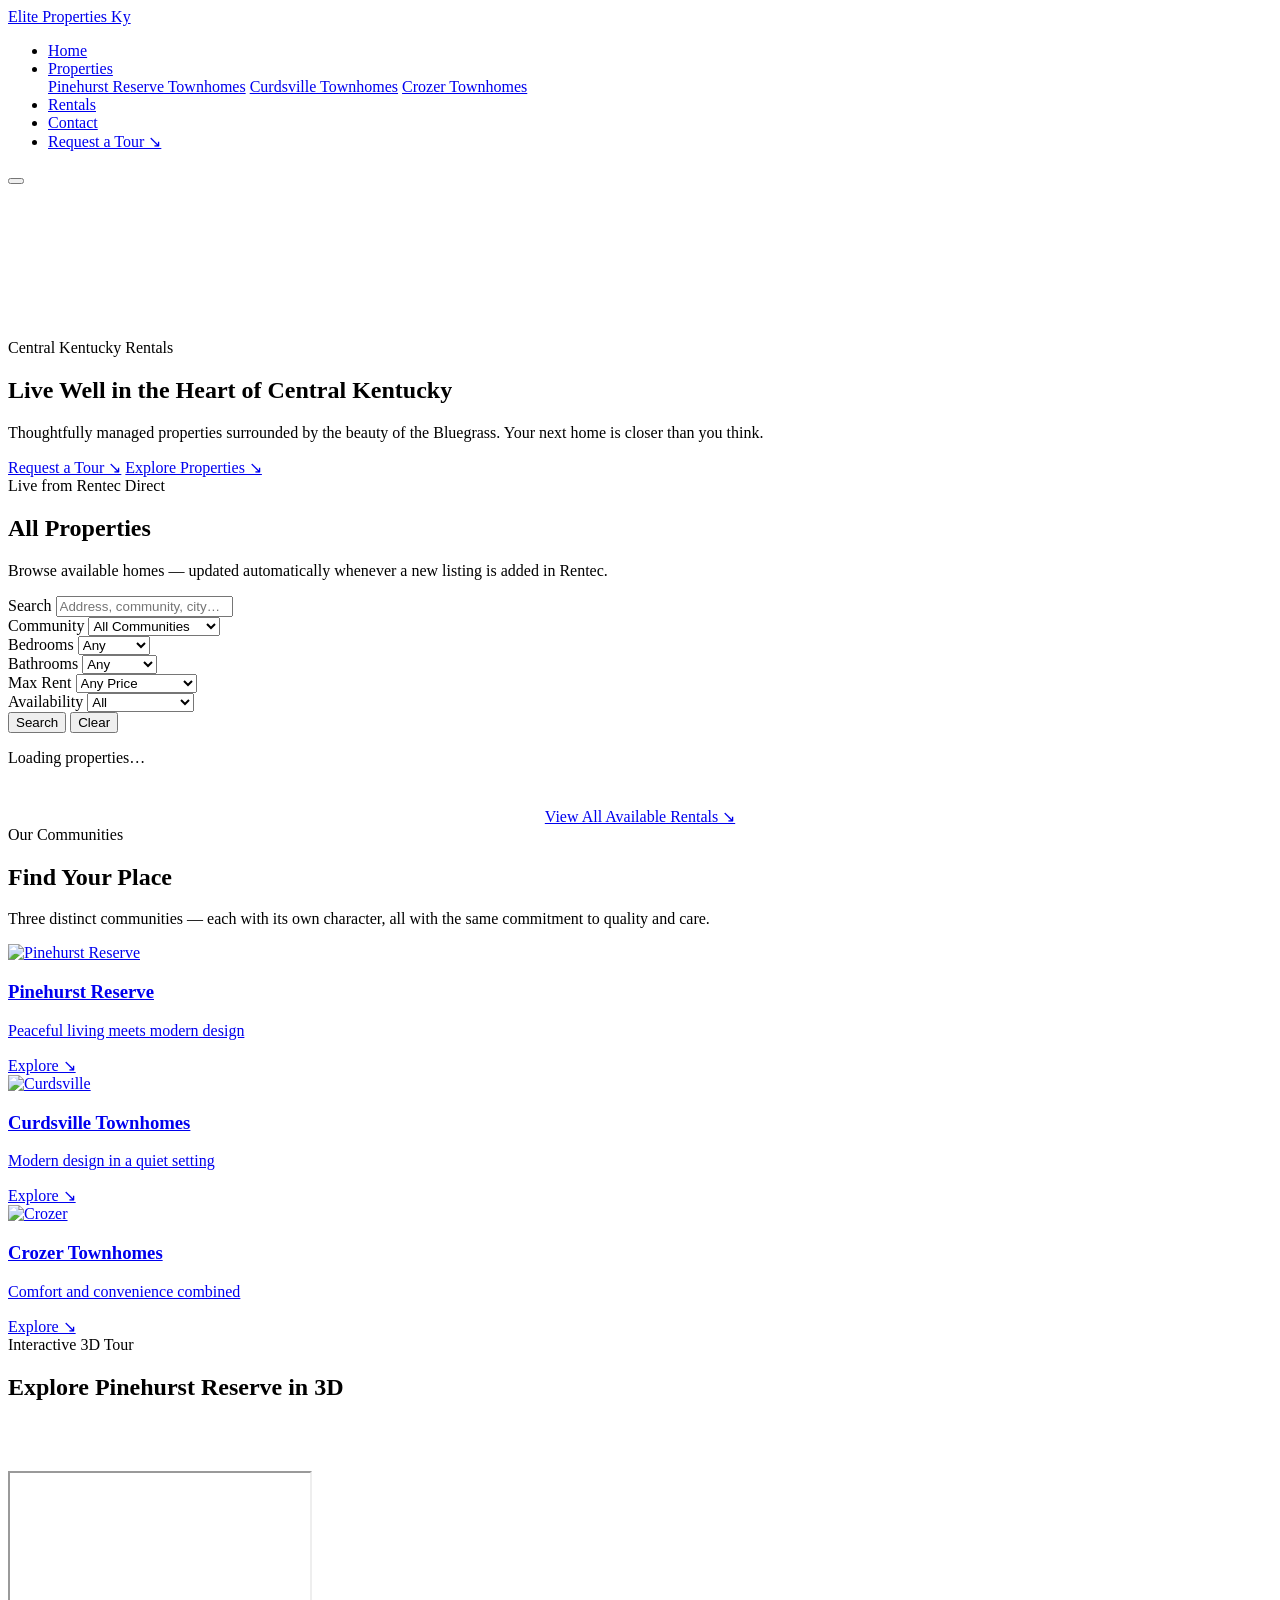
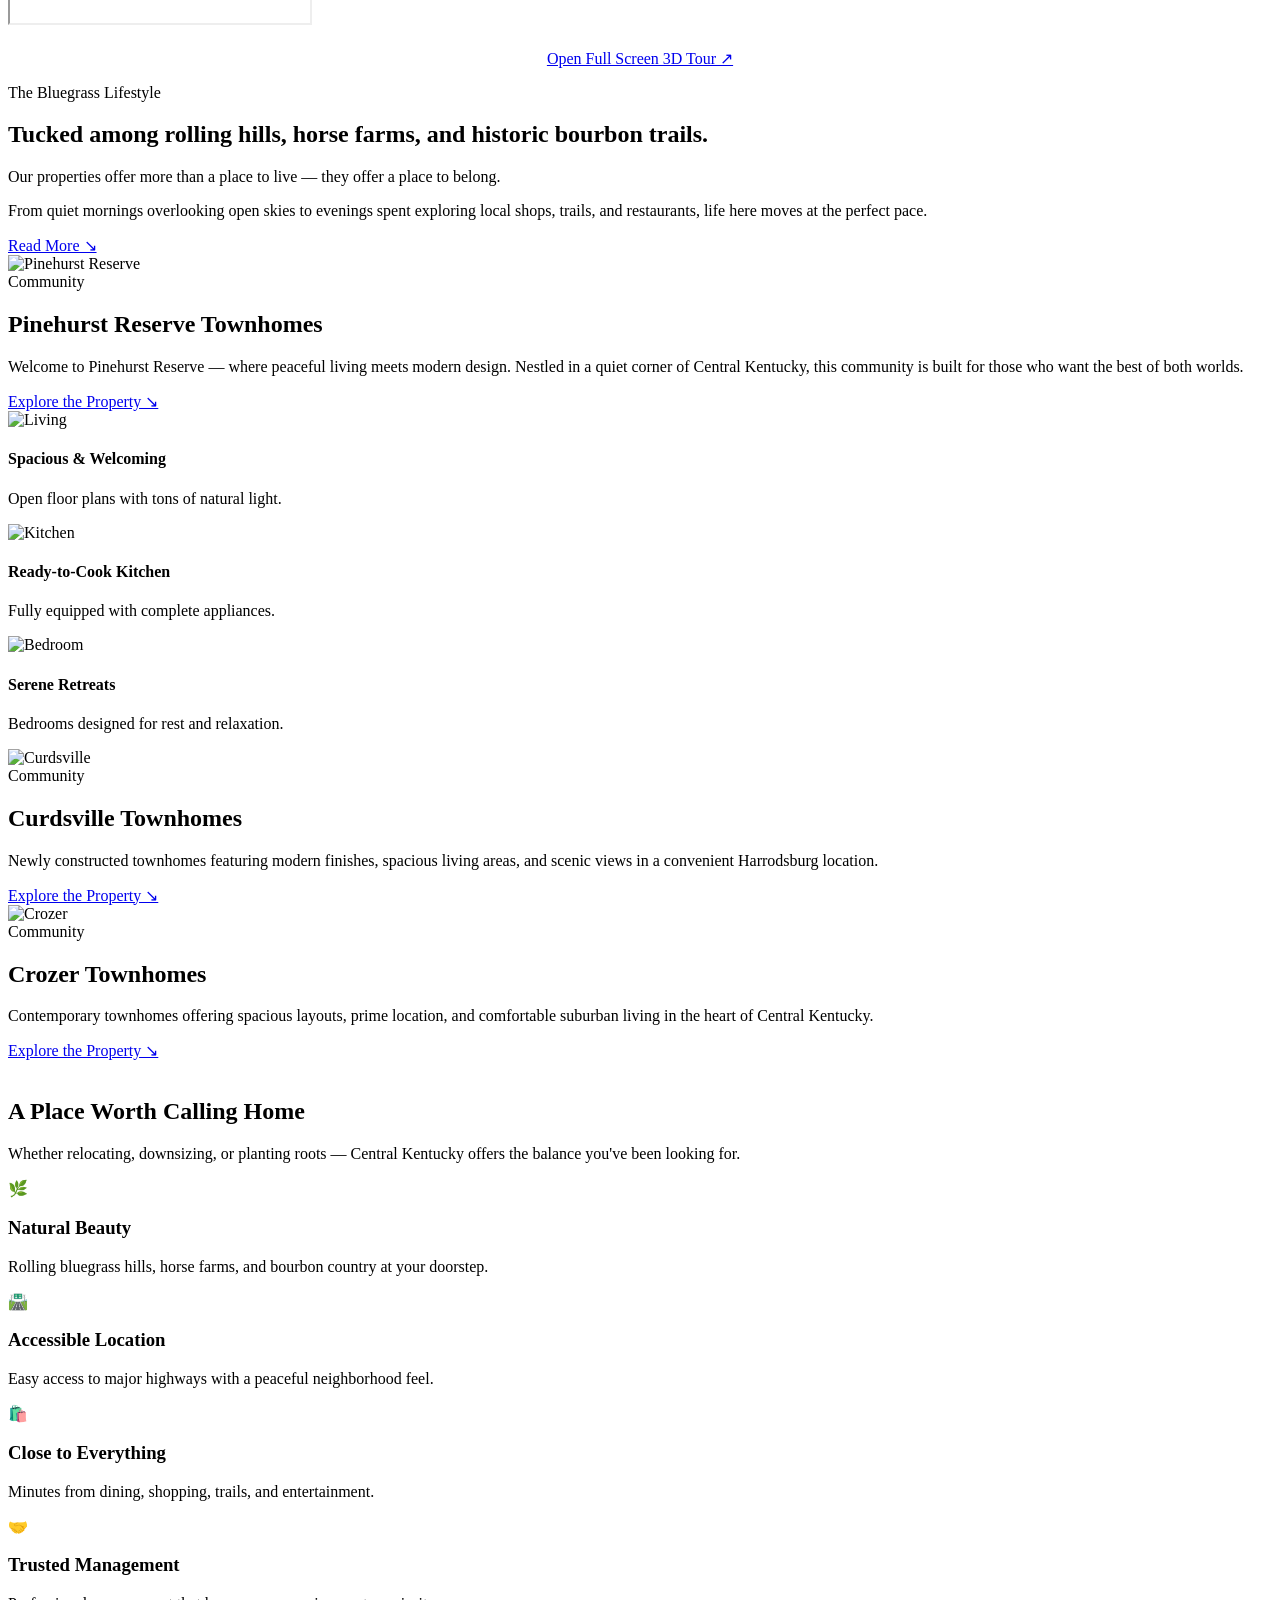
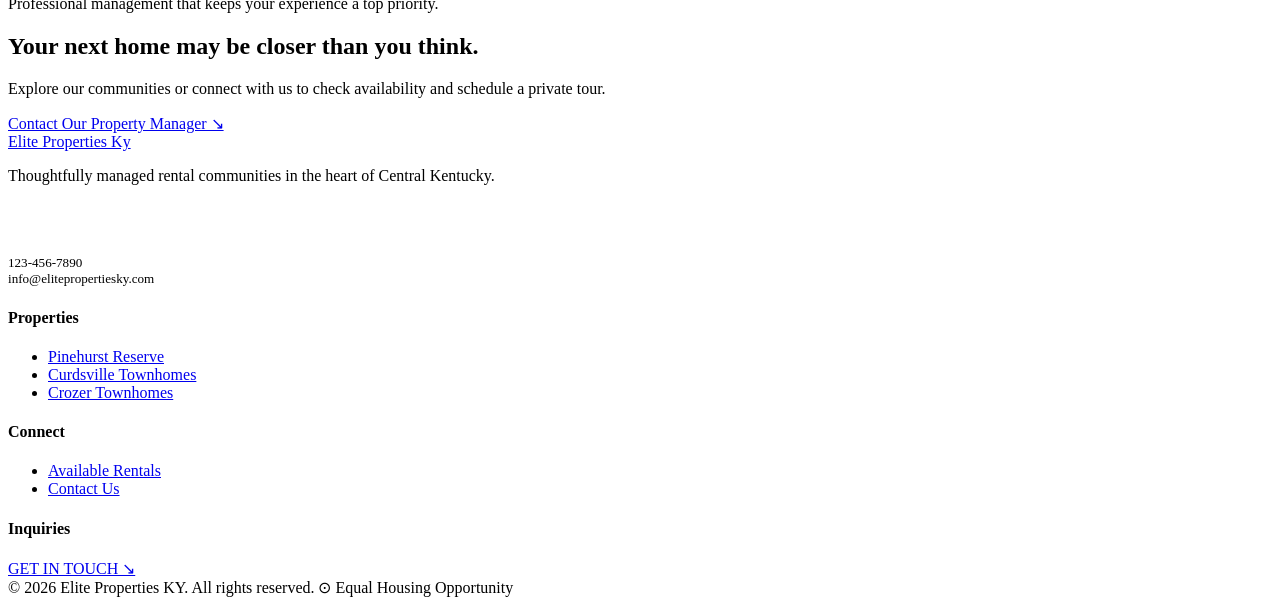
==== index.html @ c48102cf "Add files via upload" ====
<!DOCTYPE html>
<html lang="en">
<head>
<meta charset="UTF-8">
<meta name="viewport" content="width=device-width, initial-scale=1.0">
<title>Home | Elite Properties Ky</title>
<meta name="description" content="Find your next home in Central Kentucky. Professionally managed rental communities in Harrodsburg, KY.">
<link rel="preconnect" href="https://fonts.googleapis.com">
<link href="https://fonts.googleapis.com/css2?family=Playfair+Display:wght@700&family=Inter:wght@400;500;600;700&display=swap" rel="stylesheet">
<link rel="stylesheet" href="css/style.css">
</head>
<body>

<!-- NAV -->
<nav>
  <a href="index.html" class="nav-logo">Elite Properties Ky</a>
  <ul class="nav-links">
    <li><a href="index.html" class="active">Home</a></li>
    <li class="nav-dropdown">
      <a href="#">Properties</a>
      <div class="dropdown-menu">
        <a href="pinehurst.html">Pinehurst Reserve Townhomes</a>
        <a href="curdsville.html">Curdsville Townhomes</a>
        <a href="crozer.html">Crozer Townhomes</a>
      </div>
    </li>
    <li><a href="rentals.html">Rentals</a></li>
    <li><a href="contact.html">Contact</a></li>
    <li><a href="contact.html" class="nav-cta">Request a Tour ↘</a></li>
  </ul>
  <button class="nav-toggle" aria-label="Menu"><span></span><span></span><span></span></button>
</nav>

<!-- HERO WITH FREE STOCK VIDEO -->
<!-- Using Pexels free stock video of luxury home interior -->
<!-- Replace the video src with your own video later -->
<section class="hero" id="home">
  <video class="hero-video" autoplay muted loop playsinline
    poster="https://images.pexels.com/photos/1396122/pexels-photo-1396122.jpeg?auto=compress&cs=tinysrgb&w=1920">
    <source src="https://videos.pexels.com/video-files/3773486/3773486-uhd_2560_1440_25fps.mp4" type="video/mp4">
    <!-- Fallback static image if video fails -->
  </video>
  <div class="hero-overlay"></div>
  <div class="hero-content">
    <span class="hero-eyebrow">Central Kentucky Rentals</span>
    <h1>Live Well in the Heart of Central Kentucky</h1>
    <p class="hero-sub">Thoughtfully managed properties surrounded by the beauty of the Bluegrass. Your next home is closer than you think.</p>
    <div class="hero-actions">
      <a href="contact.html" class="btn btn-white">Request a Tour ↘</a>
      <a href="#properties-section" class="btn btn-outline-white">Explore Properties ↘</a>
    </div>
  </div>
</section>

<!-- LIVE PROPERTIES FROM RENTEC -->
<section class="section" id="properties-section" style="background:var(--cream);">
  <div class="wrap">
    <span class="section-label">Live from Rentec Direct</span>
    <h2 class="section-title">All Properties</h2>
    <p class="section-sub">Browse available homes — updated automatically whenever a new listing is added in Rentec.</p>

    <!-- FILTER BAR -->
    <div class="filter-bar">
      <div class="fg" style="flex:2;min-width:170px;">
        <label>Search</label>
        <input type="text" id="fSearch" placeholder="Address, community, city…">
      </div>
      <div class="fg">
        <label>Community</label>
        <select id="fCommunity">
          <option value="">All Communities</option>
          <option value="curdsville">Curdsville</option>
          <option value="pinehurst">Pinehurst Reserve</option>
          <option value="crozer">Crozer</option>
          <option value="lyons">Lyons Ave</option>
          <option value="proctor">Proctor St</option>
          <option value="cecil">Cecil Street</option>
        </select>
      </div>
      <div class="fg">
        <label>Bedrooms</label>
        <select id="fBeds">
          <option value="">Any</option>
          <option value="1">1 Bed</option>
          <option value="2">2 Beds</option>
          <option value="3">3 Beds</option>
          <option value="4">4+ Beds</option>
        </select>
      </div>
      <div class="fg">
        <label>Bathrooms</label>
        <select id="fBaths">
          <option value="">Any</option>
          <option value="1">1 Bath</option>
          <option value="2">2 Baths</option>
          <option value="3">3+ Baths</option>
        </select>
      </div>
      <div class="fg">
        <label>Max Rent</label>
        <select id="fPrice">
          <option value="">Any Price</option>
          <option value="800">Up to $800/mo</option>
          <option value="1000">Up to $1,000/mo</option>
          <option value="1200">Up to $1,200/mo</option>
          <option value="1500">Up to $1,500/mo</option>
          <option value="2000">Up to $2,000/mo</option>
        </select>
      </div>
      <div class="fg">
        <label>Availability</label>
        <select id="fAvail">
          <option value="">All</option>
          <option value="available">Available Now</option>
          <option value="unavailable">Coming Soon</option>
        </select>
      </div>
      <div class="filter-actions">
        <button class="btn-search" onclick="applyFilters()">Search</button>
        <button class="btn-clear" onclick="resetFilters()">Clear</button>
      </div>
    </div>
    <p id="propsCount" style="display:none;font-size:.83rem;color:var(--muted);margin-bottom:1rem;"></p>
    <div class="prop-grid" id="propsGrid">
      <div class="state-center"><div class="spinner"></div><p>Loading properties…</p></div>
    </div>
    <div style="text-align:center;margin-top:2.5rem;">
      <a href="rentals.html" class="btn btn-outline-forest">View All Available Rentals ↘</a>
    </div>
  </div>
</section>

<!-- COMMUNITY SHOWCASE -->
<section class="section" id="communities">
  <div class="wrap">
    <span class="section-label">Our Communities</span>
    <h2 class="section-title">Find Your Place</h2>
    <p class="section-sub">Three distinct communities — each with its own character, all with the same commitment to quality and care.</p>
    <div class="community-grid">
      <a href="pinehurst.html" class="comm-card">
        <img src="https://static.wixstatic.com/media/8e1c5f_88a6acd375b24e2f8220c3abd1e22dcf~mv2.jpg/v1/fill/w_800,h_600,al_c,q_80,enc_avif,quality_auto/pinehurst%20reserve%20front.jpg" alt="Pinehurst Reserve">
        <div class="comm-card-overlay"></div>
        <div class="comm-card-info"><h3>Pinehurst Reserve</h3><p>Peaceful living meets modern design</p><span>Explore ↘</span></div>
      </a>
      <a href="curdsville.html" class="comm-card">
        <img src="https://static.wixstatic.com/media/23b958_ae3217a0ced340349d65001fec90b6ee~mv2.jpg/v1/fit/w_800,h_600,q_90,enc_avif,quality_auto/23b958_ae3217a0ced340349d65001fec90b6ee~mv2.jpg" alt="Curdsville">
        <div class="comm-card-overlay"></div>
        <div class="comm-card-info"><h3>Curdsville Townhomes</h3><p>Modern design in a quiet setting</p><span>Explore ↘</span></div>
      </a>
      <a href="crozer.html" class="comm-card">
        <img src="https://static.wixstatic.com/media/23b958_34b740e070714d919759ac3b581544b1~mv2.jpg/v1/fit/w_800,h_600,q_90,enc_avif,quality_auto/23b958_34b740e070714d919759ac3b581544b1~mv2.jpg" alt="Crozer">
        <div class="comm-card-overlay"></div>
        <div class="comm-card-info"><h3>Crozer Townhomes</h3><p>Comfort and convenience combined</p><span>Explore ↘</span></div>
      </a>
    </div>
  </div>
</section>

<!-- 3D VIRTUAL TOUR — MATTERPORT -->
<div class="tour-section section">
  <div class="wrap">
    <span class="section-label">Interactive 3D Tour</span>
    <h2 class="section-title" style="color:var(--white)">Explore Pinehurst Reserve in 3D</h2>
    <p class="section-sub" style="color:rgba(255,255,255,0.6);margin-bottom:2rem;">Walk through the property from anywhere. Zoom in, look around, and get a real feel for the space before you visit in person.</p>
    <div class="tour-frame">
      <iframe
        src="https://my.matterport.com/show/?m=jr7xb9xrBE8&brand=0&mls=1&help=0"
        allowfullscreen
        allow="xr-spatial-tracking"
        title="Pinehurst Reserve 3D Virtual Tour">
      </iframe>
    </div>
    <p style="text-align:center;margin-top:1.25rem;">
      <a href="https://my.matterport.com/show/?m=jr7xb9xrBE8" target="_blank" class="btn btn-outline-white" style="display:inline-flex">
        Open Full Screen 3D Tour ↗
      </a>
    </p>
  </div>
</div>

<!-- LIFESTYLE SPLIT -->
<div class="lifestyle">
  <div class="lifestyle-inner">
    <div class="lifestyle-img"></div>
    <div class="lifestyle-text">
      <span class="section-label">The Bluegrass Lifestyle</span>
      <h2>Tucked among rolling hills, horse farms, and historic bourbon trails.</h2>
      <p>Our properties offer more than a place to live — they offer a place to belong.</p>
      <p>From quiet mornings overlooking open skies to evenings spent exploring local shops, trails, and restaurants, life here moves at the perfect pace.</p>
      <a href="contact.html" class="btn btn-outline-white" style="margin-top:.75rem;align-self:flex-start;">Read More ↘</a>
    </div>
  </div>
</div>

<!-- COMMUNITY FEATURE ROWS -->
<div class="comm-rows">
  <div class="comm-row">
    <img class="comm-row-img" src="https://static.wixstatic.com/media/23b958_c63b4e289097448fad026cc8f93c95b8~mv2.jpg/v1/fit/w_960,h_640,q_90,enc_avif,quality_auto/23b958_c63b4e289097448fad026cc8f93c95b8~mv2.jpg" alt="Pinehurst Reserve">
    <div class="comm-row-text">
      <span class="section-label">Community</span>
      <h2>Pinehurst Reserve Townhomes</h2>
      <p>Welcome to Pinehurst Reserve — where peaceful living meets modern design. Nestled in a quiet corner of Central Kentucky, this community is built for those who want the best of both worlds.</p>
      <a href="pinehurst.html" class="btn btn-outline-forest">Explore the Property ↘</a>
      <div class="feature-grid">
        <div class="feature-item"><img src="https://static.wixstatic.com/media/8e1c5f_5edec4df8f8345e18412c4f353db36b3~mv2.jpg/v1/fill/w_400,h_280,al_c,q_80,enc_avif,quality_auto/Pinehurst%20Reserve%20Retouched%20Optimized%20for%20Web_20.jpg" alt="Living"><h4>Spacious & Welcoming</h4><p>Open floor plans with tons of natural light.</p></div>
        <div class="feature-item"><img src="https://static.wixstatic.com/media/8e1c5f_df1fcca7f3a74d31aa9508a52b5c37d3~mv2.jpg/v1/fill/w_400,h_280,al_c,q_80,enc_avif,quality_auto/Pinehurst%20Reserve%20Retouched%20Optimized%20for%20Web_16.jpg" alt="Kitchen"><h4>Ready-to-Cook Kitchen</h4><p>Fully equipped with complete appliances.</p></div>
        <div class="feature-item"><img src="https://static.wixstatic.com/media/8e1c5f_2f93f8d37f744509aaecc9bdccc4d61d~mv2.jpg/v1/fill/w_400,h_280,al_c,q_80,enc_avif,quality_auto/Pinehurst%20Reserve%20Retouched%20Optimized%20for%20Web_19.jpg" alt="Bedroom"><h4>Serene Retreats</h4><p>Bedrooms designed for rest and relaxation.</p></div>
      </div>
    </div>
  </div>
  <div class="comm-row flip">
    <img class="comm-row-img" src="https://static.wixstatic.com/media/23b958_6a4a3c3a8d1b416b8bd9cf13ebec25a1~mv2.jpg/v1/fill/w_960,h_640,q_90,enc_avif,quality_auto/23b958_6a4a3c3a8d1b416b8bd9cf13ebec25a1~mv2.jpg" alt="Curdsville">
    <div class="comm-row-text">
      <span class="section-label">Community</span>
      <h2>Curdsville Townhomes</h2>
      <p>Newly constructed townhomes featuring modern finishes, spacious living areas, and scenic views in a convenient Harrodsburg location.</p>
      <a href="curdsville.html" class="btn btn-outline-forest">Explore the Property ↘</a>
    </div>
  </div>
  <div class="comm-row">
    <img class="comm-row-img" src="https://static.wixstatic.com/media/23b958_57499c3244734cce8464cceef54cd14e~mv2.jpg/v1/fit/w_960,h_640,q_90,enc_avif,quality_auto/23b958_57499c3244734cce8464cceef54cd14e~mv2.jpg" alt="Crozer">
    <div class="comm-row-text">
      <span class="section-label">Community</span>
      <h2>Crozer Townhomes</h2>
      <p>Contemporary townhomes offering spacious layouts, prime location, and comfortable suburban living in the heart of Central Kentucky.</p>
      <a href="crozer.html" class="btn btn-outline-forest">Explore the Property ↘</a>
    </div>
  </div>
</div>

<!-- WHY CENTRAL KENTUCKY -->
<section class="section why-section">
  <div class="wrap">
    <span class="section-label" style="color:rgba(255,255,255,.38)">Why Central Kentucky?</span>
    <h2 class="section-title">A Place Worth Calling Home</h2>
    <p class="section-sub">Whether relocating, downsizing, or planting roots — Central Kentucky offers the balance you've been looking for.</p>
    <div class="why-grid">
      <div class="why-item"><div class="why-icon">🌿</div><h3>Natural Beauty</h3><p>Rolling bluegrass hills, horse farms, and bourbon country at your doorstep.</p></div>
      <div class="why-item"><div class="why-icon">🛣️</div><h3>Accessible Location</h3><p>Easy access to major highways with a peaceful neighborhood feel.</p></div>
      <div class="why-item"><div class="why-icon">🛍️</div><h3>Close to Everything</h3><p>Minutes from dining, shopping, trails, and entertainment.</p></div>
      <div class="why-item"><div class="why-icon">🤝</div><h3>Trusted Management</h3><p>Professional management that keeps your experience a top priority.</p></div>
    </div>
  </div>
</section>

<!-- CTA -->
<div class="cta-band">
  <h2>Your next home may be closer than you think.</h2>
  <p>Explore our communities or connect with us to check availability and schedule a private tour.</p>
  <a href="contact.html" class="btn btn-burgundy">Contact Our Property Manager ↘</a>
</div>

<!-- FOOTER -->
<footer>
  <div class="footer-grid">
    <div class="footer-brand">
      <a href="index.html" class="footer-logo">Elite Properties Ky</a>
      <p>Thoughtfully managed rental communities in the heart of Central Kentucky.</p>
      <br>
      <p style="font-size:.72rem;color:rgba(255,255,255,.32);font-weight:700;letter-spacing:.1em;text-transform:uppercase;margin-bottom:.4rem">HEAD OFFICE</p>
      <p style="font-size:.82rem">123-456-7890<br>info@elitepropertiesky.com</p>
    </div>
    <div class="footer-col"><h4>Properties</h4><ul><li><a href="pinehurst.html">Pinehurst Reserve</a></li><li><a href="curdsville.html">Curdsville Townhomes</a></li><li><a href="crozer.html">Crozer Townhomes</a></li></ul></div>
    <div class="footer-col"><h4>Connect</h4><ul><li><a href="rentals.html">Available Rentals</a></li><li><a href="contact.html">Contact Us</a></li></ul></div>
    <div class="footer-col"><h4>Inquiries</h4><a href="contact.html" class="footer-cta-btn">GET IN TOUCH ↘</a></div>
  </div>
  <div class="footer-bottom">
    <span>© 2026 Elite Properties KY. All rights reserved.</span>
    <span>⊙ Equal Housing Opportunity</span>
  </div>
</footer>

<script src="js/main.js"></script>
<script>
  document.addEventListener('DOMContentLoaded', () => {
    loadProperties({ gridId:'propsGrid', countId:'propsCount' });
  });
</script>
</body>
</html>
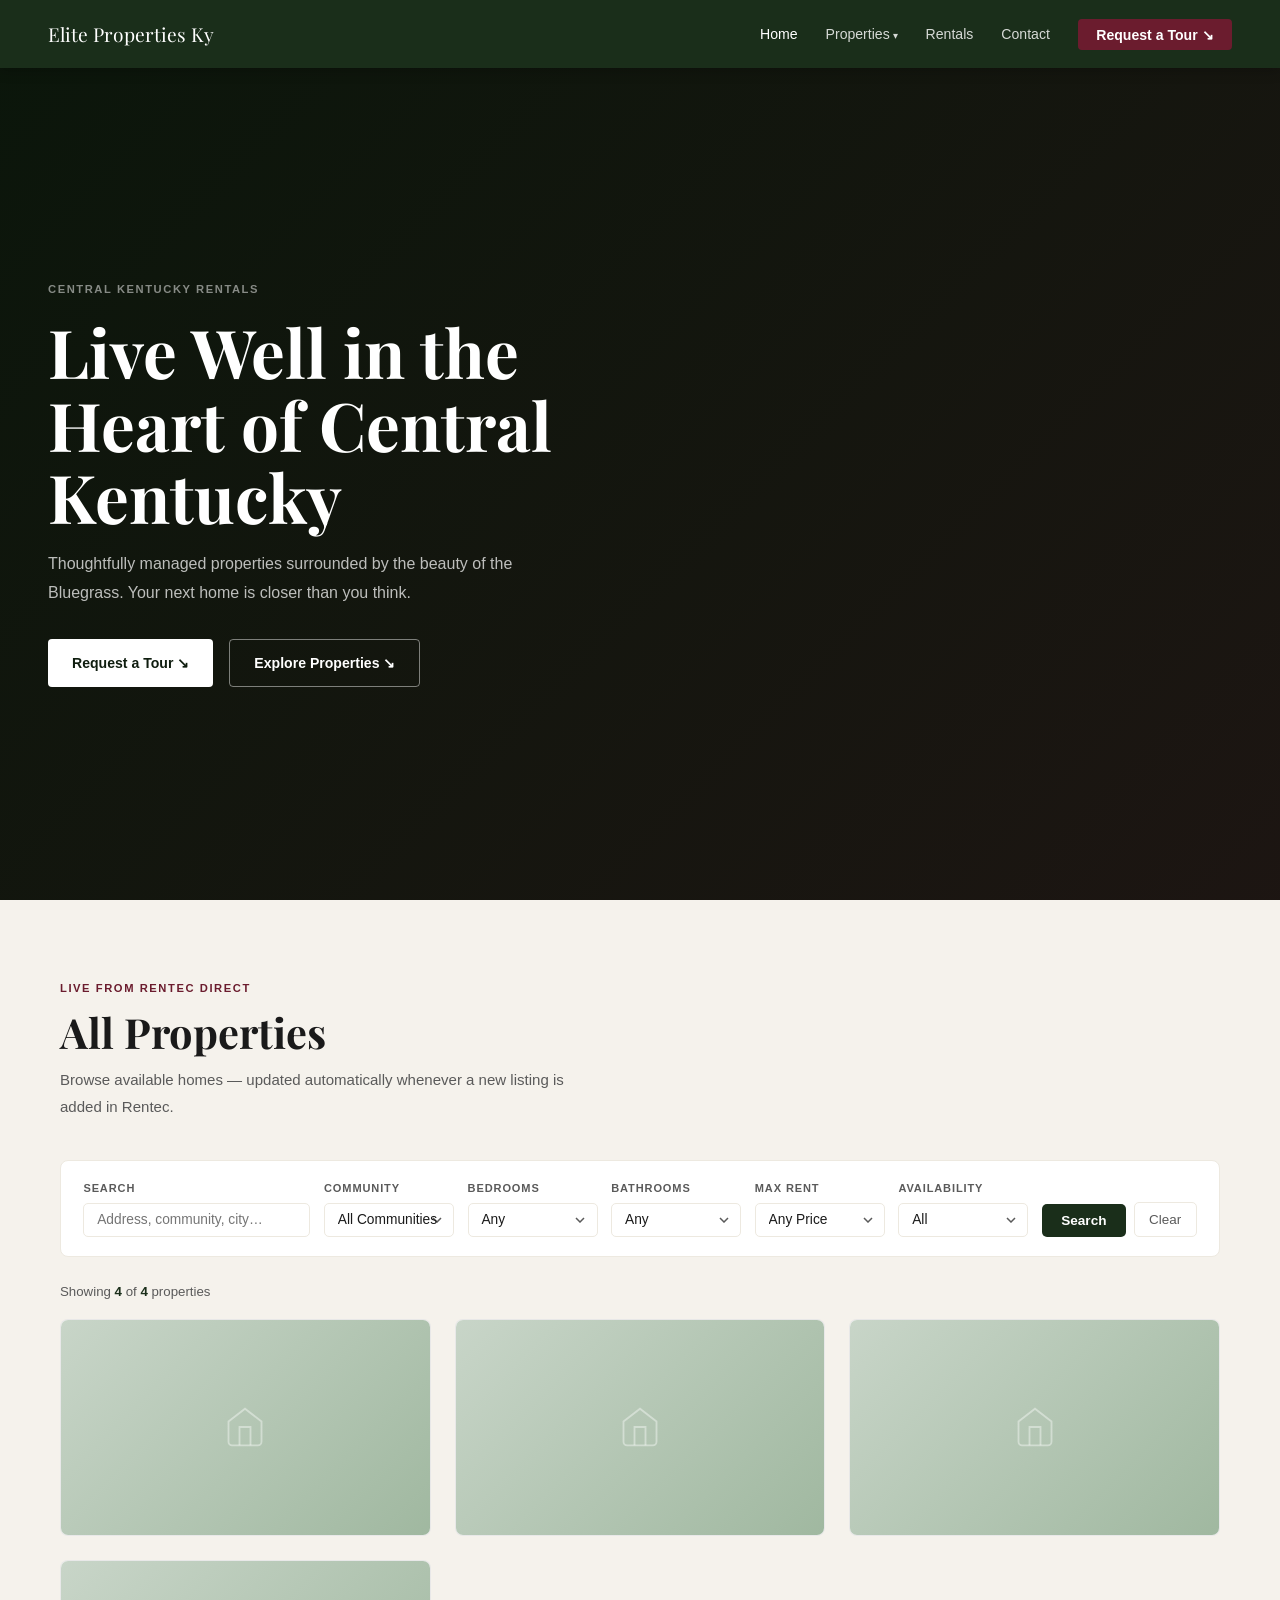
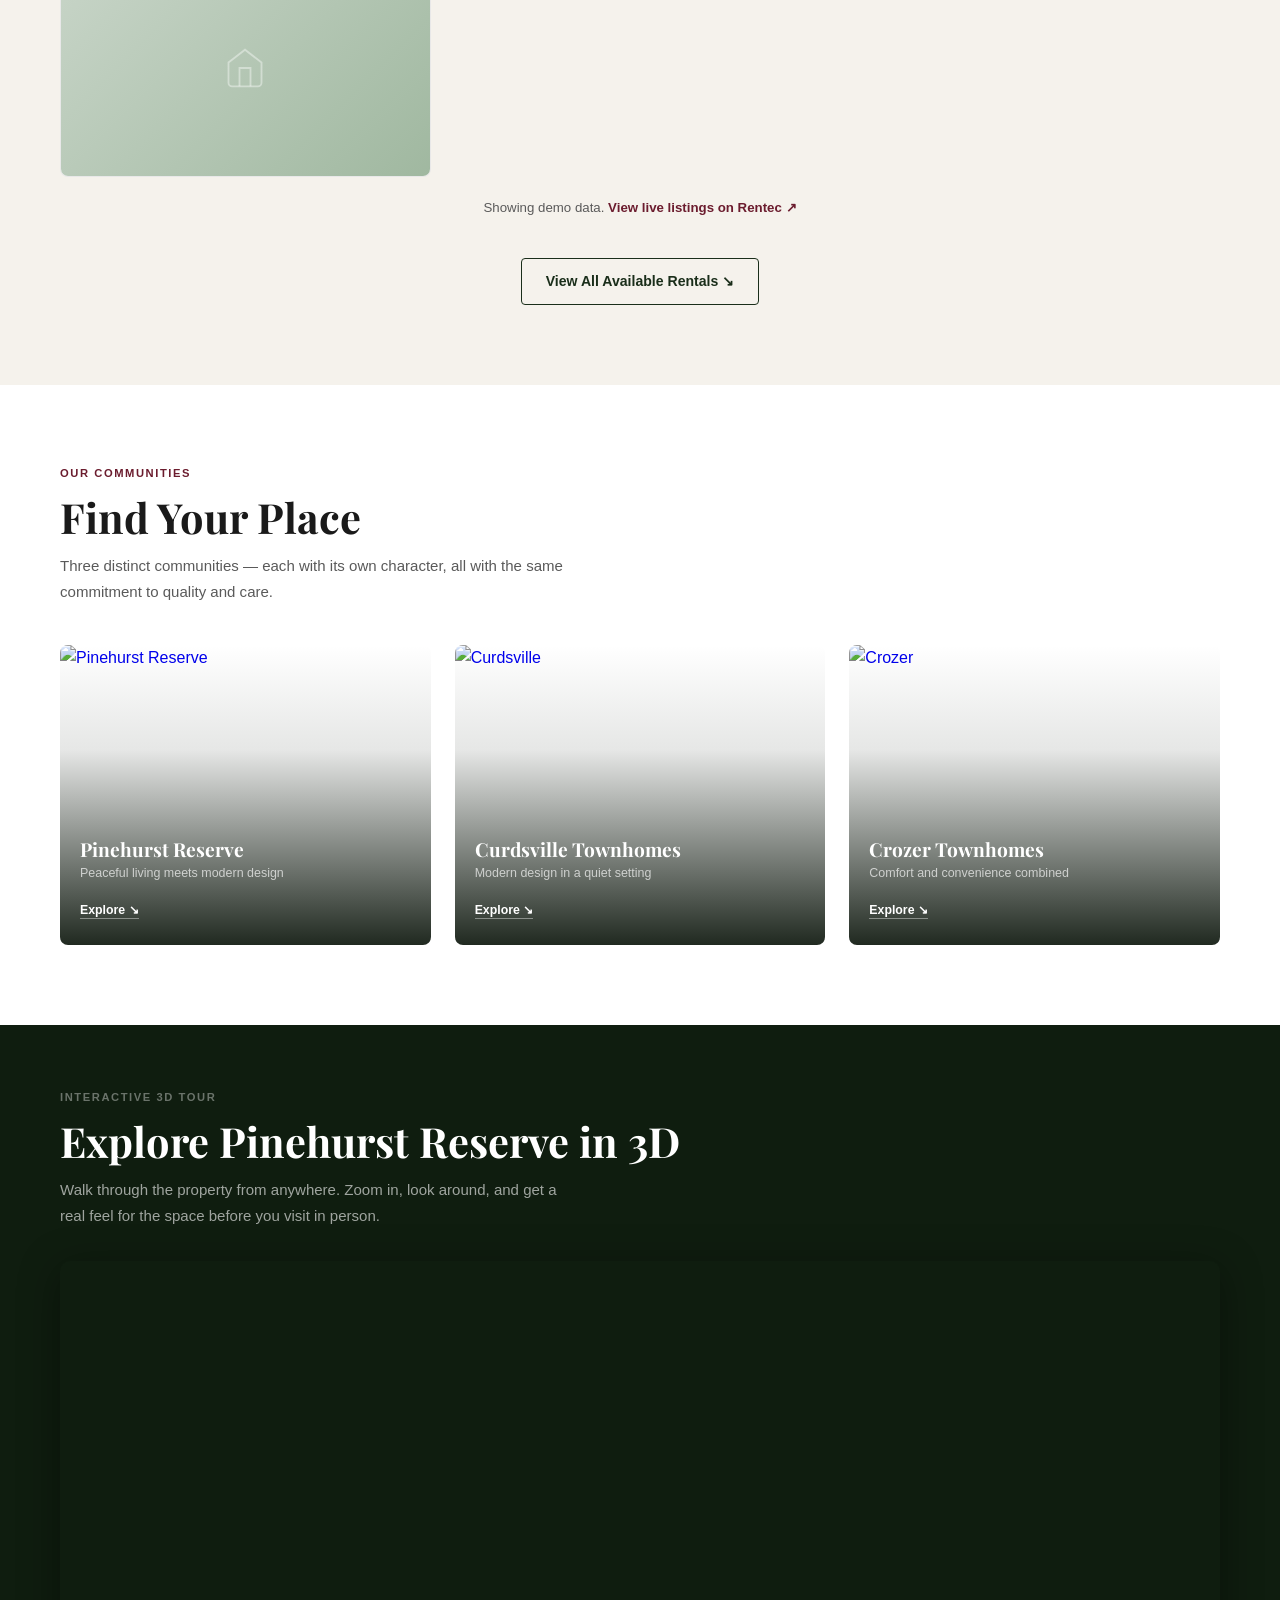
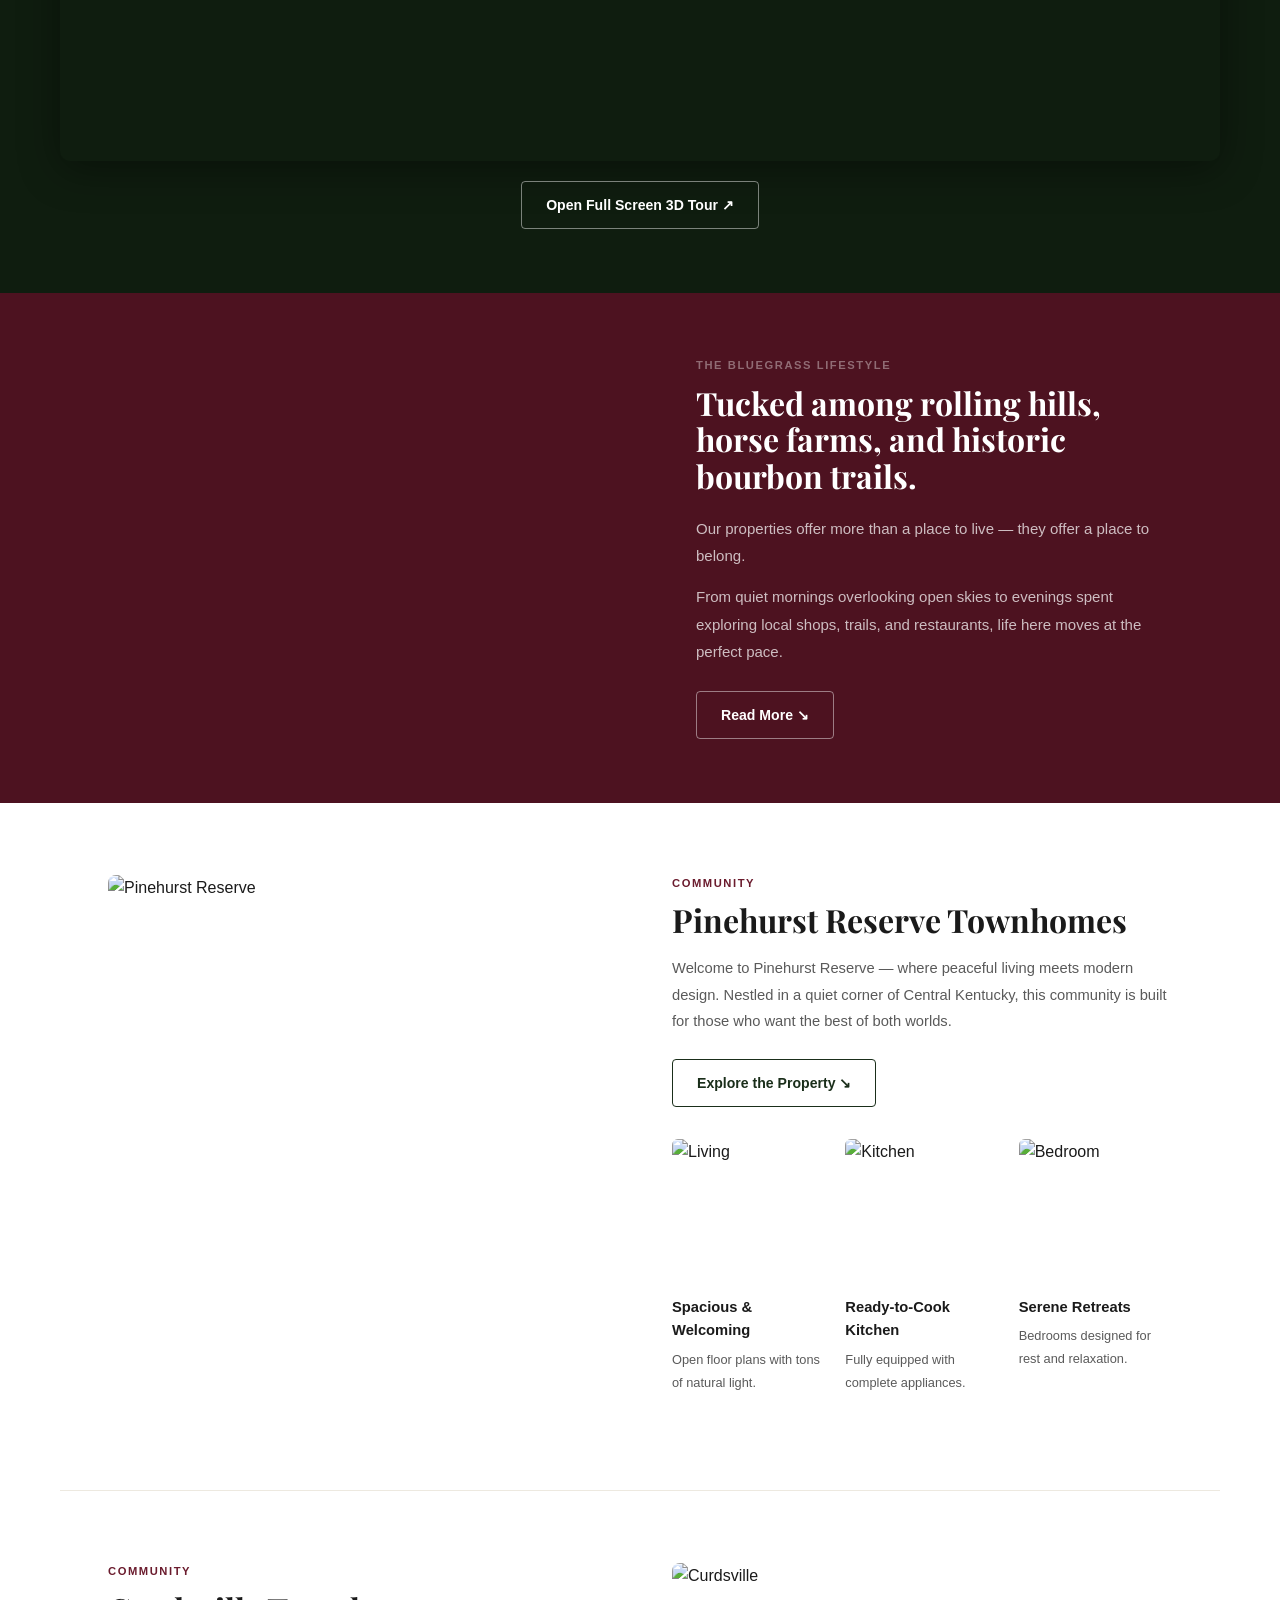
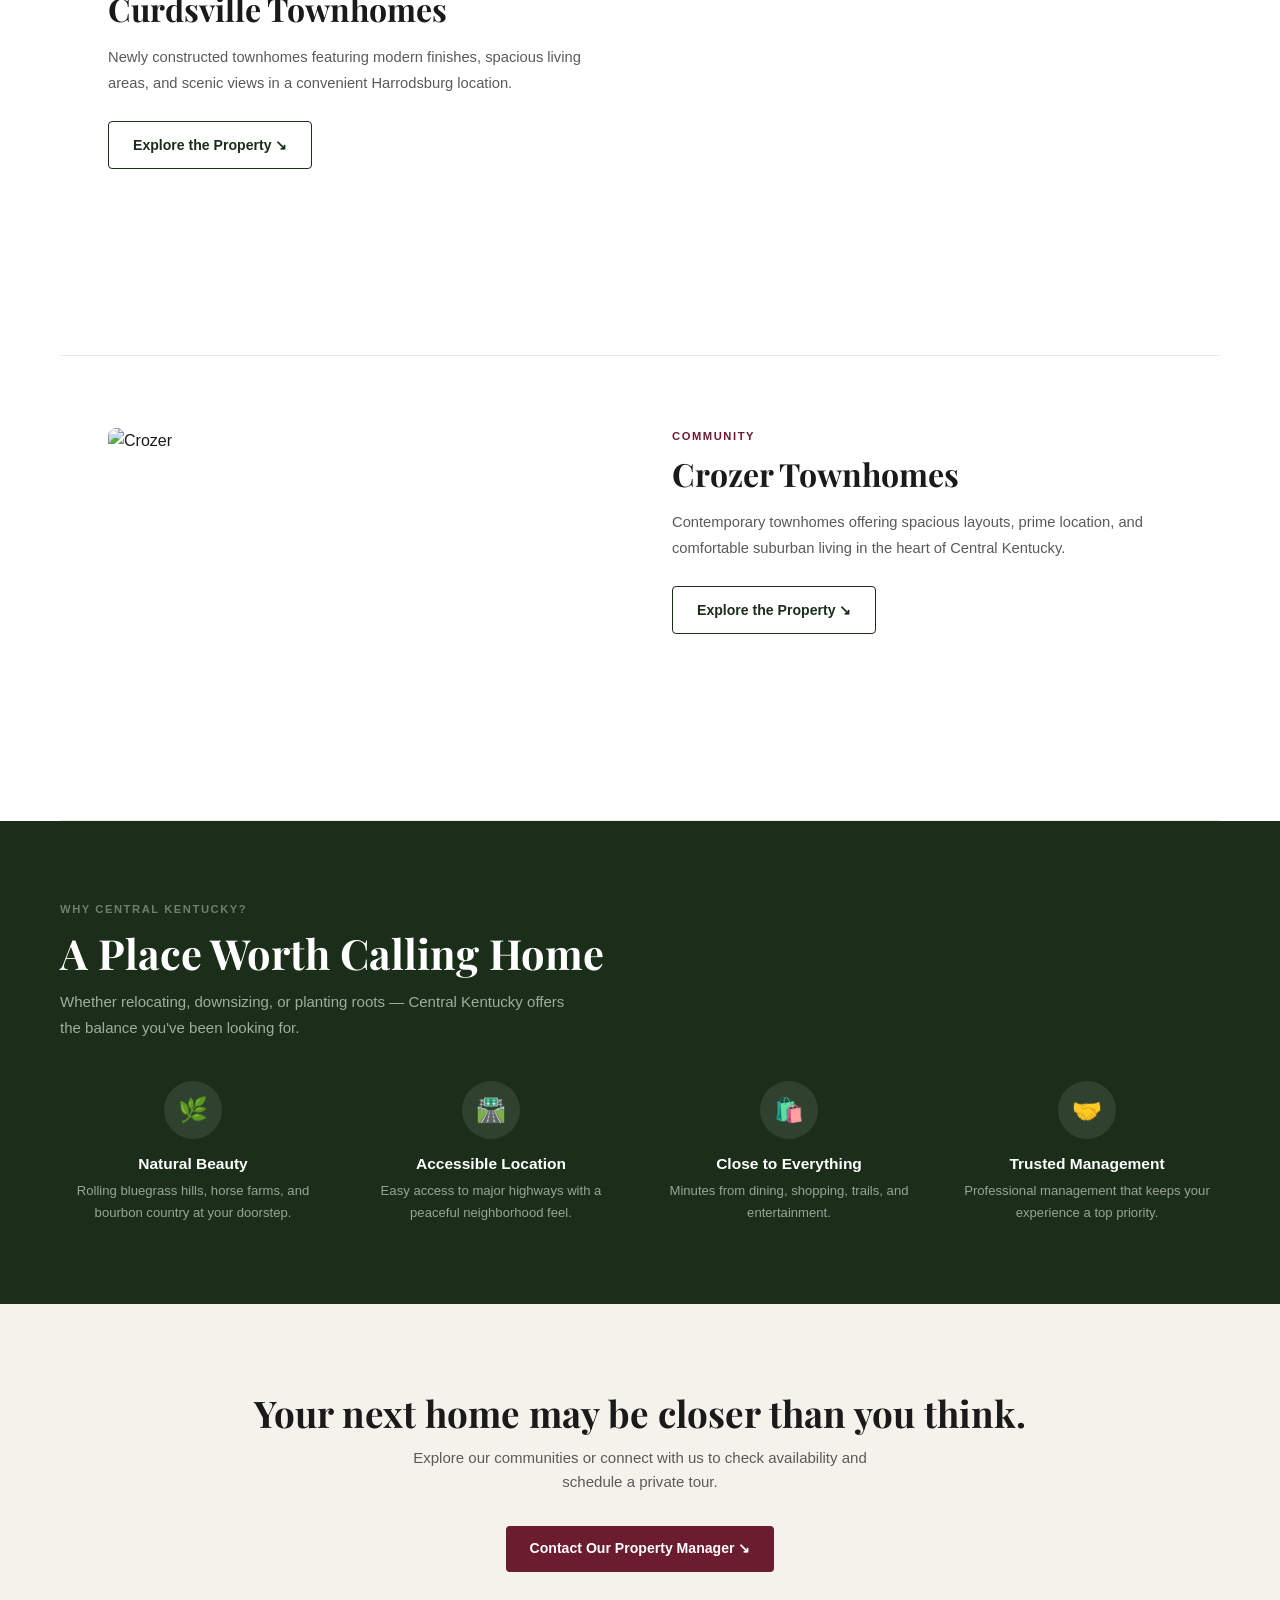
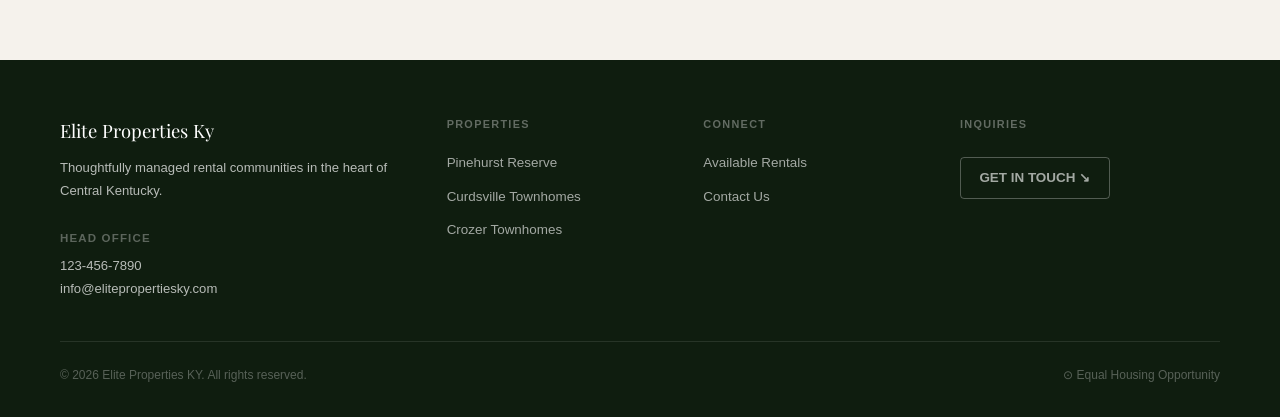
==== commit 905493e3: "Add files via upload" ====
--- a/index.html
+++ b/index.html
@@ -7,7 +7,7 @@
 <meta name="description" content="Find your next home in Central Kentucky. Professionally managed rental communities in Harrodsburg, KY.">
 <link rel="preconnect" href="https://fonts.googleapis.com">
 <link href="https://fonts.googleapis.com/css2?family=Playfair+Display:wght@700&family=Inter:wght@400;500;600;700&display=swap" rel="stylesheet">
-<link rel="stylesheet" href="css/style.css">
+<link rel="stylesheet" href="style.css">
 </head>
 <body>
 
@@ -270,7 +270,7 @@
   </div>
 </footer>
 
-<script src="js/main.js"></script>
+<script src="main.js"></script>
 <script>
   document.addEventListener('DOMContentLoaded', () => {
     loadProperties({ gridId:'propsGrid', countId:'propsCount' });
--- a/style.css
+++ b/style.css
@@ -0,0 +1,236 @@
+/* ═══════════════════════════════════════
+   ELITE PROPERTIES KY — Global Styles
+═══════════════════════════════════════ */
+*, *::before, *::after { box-sizing: border-box; margin: 0; padding: 0; }
+:root {
+  --forest:      #1a2e1a;
+  --forest-dark: #0f1d0f;
+  --forest-mid:  #243824;
+  --burgundy:    #6b1c2e;
+  --burg-dark:   #4d1220;
+  --cream:       #f5f2ec;
+  --cream-dark:  #ede9e0;
+  --text:        #1a1a1a;
+  --muted:       #5a5a5a;
+  --white:       #ffffff;
+  --border:      rgba(0,0,0,0.09);
+  --shadow:      0 4px 24px rgba(0,0,0,0.08);
+}
+html { scroll-behavior: smooth; }
+body { font-family: 'Inter', sans-serif; color: var(--text); background: var(--white); line-height: 1.6; }
+img { max-width: 100%; display: block; }
+a { text-decoration: none; }
+h1,h2,h3 { font-family: 'Playfair Display', serif; line-height: 1.15; }
+
+/* NAV */
+nav {
+  position: fixed; top: 0; left: 0; right: 0; z-index: 999;
+  background: var(--forest);
+  display: flex; align-items: center; justify-content: space-between;
+  padding: 0 3rem; height: 68px;
+  box-shadow: 0 2px 12px rgba(0,0,0,0.25);
+}
+.nav-logo { font-family: 'Playfair Display',serif; color: var(--white); font-size: 1.2rem; white-space: nowrap; }
+.nav-links { display: flex; align-items: center; gap: 1.75rem; list-style: none; }
+.nav-links a { color: rgba(255,255,255,0.82); font-size: 0.88rem; font-weight: 500; transition: color 0.2s; }
+.nav-links a:hover, .nav-links a.active { color: var(--white); }
+.nav-dropdown { position: relative; }
+.nav-dropdown > a::after { content: " ▾"; font-size: 0.65rem; }
+.dropdown-menu { display: none; position: absolute; top: 100%; left: 0; background: var(--forest-dark); min-width: 250px; border-top: 2px solid var(--burgundy); box-shadow: 0 8px 28px rgba(0,0,0,0.25); padding: 0.4rem 0; }
+.nav-dropdown:hover .dropdown-menu { display: block; }
+.dropdown-menu a { display: block; padding: 0.65rem 1.25rem; color: rgba(255,255,255,0.78); font-size: 0.85rem; }
+.dropdown-menu a:hover { background: rgba(255,255,255,0.07); color: var(--white); }
+.nav-cta { background: var(--burgundy) !important; color: var(--white) !important; padding: 0.48rem 1.15rem; border-radius: 4px; font-weight: 600 !important; transition: background 0.2s !important; }
+.nav-cta:hover { background: var(--burg-dark) !important; }
+.nav-toggle { display: none; background: none; border: none; cursor: pointer; padding: 0.5rem; flex-direction: column; gap: 5px; }
+.nav-toggle span { display: block; width: 22px; height: 2px; background: var(--white); border-radius: 2px; }
+
+/* BUTTONS */
+.btn { display: inline-flex; align-items: center; gap: 0.45rem; font-family: 'Inter',sans-serif; font-weight: 600; font-size: 0.88rem; padding: 0.72rem 1.5rem; border-radius: 4px; border: none; cursor: pointer; transition: all 0.2s; }
+.btn-white { background: var(--white); color: var(--forest-dark); }
+.btn-white:hover { background: var(--cream); transform: translateY(-1px); }
+.btn-outline-white { background: transparent; color: var(--white); border: 1.5px solid rgba(255,255,255,0.45); }
+.btn-outline-white:hover { border-color: var(--white); background: rgba(255,255,255,0.08); }
+.btn-burgundy { background: var(--burgundy); color: var(--white); }
+.btn-burgundy:hover { background: var(--burg-dark); transform: translateY(-1px); }
+.btn-forest { background: var(--forest); color: var(--white); }
+.btn-forest:hover { background: var(--forest-mid); }
+.btn-outline-forest { background: transparent; color: var(--forest); border: 1.5px solid var(--forest); }
+.btn-outline-forest:hover { background: var(--forest); color: var(--white); }
+
+/* LAYOUT */
+.wrap { max-width: 1160px; margin: 0 auto; }
+.section { padding: 5rem 3rem; }
+.section-label { font-size: 0.7rem; font-weight: 700; letter-spacing: 0.14em; text-transform: uppercase; color: var(--burgundy); display: block; margin-bottom: 0.6rem; }
+.section-title { font-size: clamp(1.8rem,3.5vw,2.6rem); color: var(--text); margin-bottom: 0.75rem; }
+.section-sub { color: var(--muted); font-size: 0.94rem; max-width: 520px; margin-bottom: 2.5rem; line-height: 1.75; }
+
+/* HERO */
+.hero { position: relative; min-height: 100vh; display: flex; align-items: center; overflow: hidden; background: var(--forest-dark); }
+.hero-video { position: absolute; inset: 0; width: 100%; height: 100%; object-fit: cover; opacity: 0.32; }
+.hero-overlay { position: absolute; inset: 0; background: linear-gradient(135deg,rgba(8,18,8,0.65) 0%,rgba(45,12,22,0.45) 100%); }
+.hero-content { position: relative; z-index: 2; max-width: 700px; padding: 0 3rem; margin-top: 68px; }
+.hero-eyebrow { font-size: 0.7rem; font-weight: 700; letter-spacing: 0.14em; text-transform: uppercase; color: rgba(255,255,255,0.5); display: block; margin-bottom: 1rem; }
+.hero h1 { font-size: clamp(2.5rem,5.5vw,4.2rem); color: var(--white); line-height: 1.08; margin-bottom: 1.1rem; }
+.hero-sub { font-size: 1rem; color: rgba(255,255,255,0.72); max-width: 480px; line-height: 1.78; margin-bottom: 2rem; }
+.hero-actions { display: flex; gap: 1rem; flex-wrap: wrap; }
+.hero-short { min-height: 58vh; }
+
+/* PROPERTY CARDS */
+.prop-grid { display: grid; grid-template-columns: repeat(auto-fill,minmax(300px,1fr)); gap: 1.5rem; }
+.prop-card { background: var(--white); border-radius: 8px; border: 1px solid var(--border); overflow: hidden; transition: transform 0.2s,box-shadow 0.2s; }
+.prop-card:hover { transform: translateY(-4px); box-shadow: 0 12px 36px rgba(0,0,0,0.1); }
+.prop-img { width: 100%; height: 215px; object-fit: cover; display: block; }
+.prop-img-ph { width: 100%; height: 215px; background: linear-gradient(135deg,#c8d5c8,#a0b8a0); display: flex; align-items: center; justify-content: center; }
+.prop-body { padding: 1.25rem; }
+.prop-badge { display: inline-block; font-size: 0.67rem; font-weight: 700; letter-spacing: 0.08em; text-transform: uppercase; padding: 3px 10px; border-radius: 20px; margin-bottom: 0.6rem; }
+.prop-badge.avail { background: #e8f0e8; color: #1a6b1a; }
+.prop-badge.soon { background: #f5e8eb; color: var(--burgundy); }
+.prop-name { font-family: 'Playfair Display',serif; font-size: 1.08rem; color: var(--text); margin-bottom: 0.3rem; line-height: 1.3; }
+.prop-addr { font-size: 0.79rem; color: var(--muted); margin-bottom: 0.8rem; }
+.prop-stats { display: flex; gap: 1rem; font-size: 0.79rem; color: var(--muted); border-top: 1px solid var(--cream-dark); padding-top: 0.75rem; margin-bottom: 0.8rem; flex-wrap: wrap; }
+.prop-price { font-size: 1.15rem; font-weight: 700; color: var(--forest); margin-bottom: 0.8rem; }
+.prop-price small { font-size: 0.77rem; font-weight: 400; color: var(--muted); }
+.prop-actions { display: flex; gap: 0.75rem; flex-wrap: wrap; }
+.prop-link { font-size: 0.81rem; font-weight: 600; color: var(--burgundy); border-bottom: 1.5px solid transparent; transition: border-color 0.2s; }
+.prop-link:hover { border-color: var(--burgundy); }
+.prop-apply { font-size: 0.81rem; font-weight: 600; color: var(--forest); border-bottom: 1.5px solid transparent; transition: border-color 0.2s; }
+.prop-apply:hover { border-color: var(--forest); }
+.prop-tour { font-size: 0.81rem; font-weight: 600; color: #7c5c2e; border-bottom: 1.5px solid transparent; transition: border-color 0.2s; }
+.prop-tour:hover { border-color: #7c5c2e; }
+
+/* States */
+.state-center { grid-column: 1/-1; text-align: center; padding: 4rem 1rem; color: var(--muted); }
+.spinner { width: 34px; height: 34px; border: 3px solid var(--cream-dark); border-top-color: var(--forest); border-radius: 50%; animation: spin 0.75s linear infinite; margin: 0 auto 1rem; }
+@keyframes spin { to { transform: rotate(360deg); } }
+
+/* FILTER BAR */
+.filter-bar { background: var(--white); border: 1.5px solid var(--cream-dark); border-radius: 8px; padding: 1.2rem 1.4rem; margin-bottom: 1.5rem; display: flex; flex-wrap: wrap; gap: 0.85rem; align-items: flex-end; }
+.fg { display: flex; flex-direction: column; gap: 0.3rem; flex: 1; min-width: 130px; }
+.fg label { font-size: 0.69rem; font-weight: 700; letter-spacing: 0.08em; text-transform: uppercase; color: var(--muted); }
+.fg select, .fg input { padding: 0.55rem 0.8rem; border: 1.5px solid var(--cream-dark); border-radius: 5px; font-size: 0.86rem; font-family: 'Inter',sans-serif; color: var(--text); background: var(--white); appearance: none; background-image: url("data:image/svg+xml,%3Csvg xmlns='http://www.w3.org/2000/svg' width='10' height='6'%3E%3Cpath d='M1 1l4 4 4-4' stroke='%235a5a5a' stroke-width='1.5' fill='none'/%3E%3C/svg%3E"); background-repeat: no-repeat; background-position: right 0.7rem center; transition: border-color 0.2s; }
+.fg input { background-image: none; }
+.fg select:focus, .fg input:focus { outline: none; border-color: var(--forest); }
+.filter-actions { display: flex; gap: 0.5rem; align-items: flex-end; }
+.btn-search { padding: 0.57rem 1.2rem; background: var(--forest); color: var(--white); border: none; border-radius: 5px; font-family: 'Inter',sans-serif; font-size: 0.85rem; font-weight: 600; cursor: pointer; transition: background 0.2s; }
+.btn-search:hover { background: var(--forest-mid); }
+.btn-clear { padding: 0.57rem 0.9rem; background: transparent; color: var(--muted); border: 1.5px solid var(--cream-dark); border-radius: 5px; font-family: 'Inter',sans-serif; font-size: 0.84rem; cursor: pointer; transition: all 0.2s; }
+.btn-clear:hover { border-color: var(--burgundy); color: var(--burgundy); }
+#propsCount { font-size: 0.83rem; color: var(--muted); margin-bottom: 1rem; }
+#propsCount strong { color: var(--forest); }
+
+/* COMMUNITY CARDS */
+.community-grid { display: grid; grid-template-columns: repeat(3,1fr); gap: 1.5rem; }
+.comm-card { position: relative; border-radius: 8px; overflow: hidden; min-height: 300px; display: flex; align-items: flex-end; transition: transform 0.25s; }
+.comm-card:hover { transform: translateY(-4px); }
+.comm-card img { position: absolute; inset: 0; width: 100%; height: 100%; object-fit: cover; }
+.comm-card-overlay { position: absolute; inset: 0; background: linear-gradient(to top,rgba(8,18,8,0.9) 0%,rgba(8,18,8,0.1) 65%,transparent 100%); }
+.comm-card-info { position: relative; z-index: 2; padding: 1.5rem 1.25rem; color: var(--white); }
+.comm-card-info h3 { font-family: 'Playfair Display',serif; font-size: 1.2rem; margin-bottom: 0.25rem; }
+.comm-card-info p { font-size: 0.78rem; color: rgba(255,255,255,0.68); margin-bottom: 0.75rem; }
+.comm-card-info span { font-size: 0.77rem; font-weight: 600; color: var(--white); border-bottom: 1.5px solid rgba(255,255,255,0.4); padding-bottom: 1px; }
+
+/* PHOTO GALLERY */
+.photo-gallery { display: grid; grid-template-columns: 2fr 1fr 1fr; grid-template-rows: 220px 220px; gap: 6px; border-radius: 8px; overflow: hidden; }
+.photo-gallery img { width: 100%; height: 100%; object-fit: cover; }
+.photo-gallery img:first-child { grid-row: 1/3; }
+
+/* MATTERPORT 3D TOUR */
+.tour-section { background: var(--forest-dark); padding: 4rem 3rem; }
+.tour-section .section-label { color: rgba(255,255,255,0.38); }
+.tour-section .section-title { color: var(--white); }
+.tour-section .section-sub { color: rgba(255,255,255,0.6); }
+.tour-frame { border-radius: 10px; overflow: hidden; box-shadow: 0 8px 40px rgba(0,0,0,0.4); }
+.tour-frame iframe { width: 100%; height: 500px; border: none; display: block; }
+
+/* LIFESTYLE SPLIT */
+.lifestyle { background: var(--burg-dark); overflow: hidden; }
+.lifestyle-inner { max-width: 1160px; margin: 0 auto; display: grid; grid-template-columns: 1fr 1fr; min-height: 500px; }
+.lifestyle-img { background: url('https://static.wixstatic.com/media/23b958_ae3217a0ced340349d65001fec90b6ee~mv2.jpg/v1/fit/w_960,h_640,q_90,enc_avif,quality_auto/23b958_ae3217a0ced340349d65001fec90b6ee~mv2.jpg') center/cover no-repeat; min-height: 380px; }
+.lifestyle-text { padding: 4rem 3.5rem; display: flex; flex-direction: column; justify-content: center; }
+.lifestyle-text .section-label { color: rgba(255,255,255,0.38); }
+.lifestyle-text h2 { font-family: 'Playfair Display',serif; font-size: clamp(1.75rem,2.5vw,2.3rem); color: var(--white); margin-bottom: 1.25rem; }
+.lifestyle-text p { color: rgba(255,255,255,0.72); font-size: 0.94rem; line-height: 1.82; margin-bottom: 0.85rem; }
+
+/* COMMUNITY ROWS */
+.comm-rows { background: var(--white); }
+.comm-row { max-width: 1160px; margin: 0 auto; display: grid; grid-template-columns: 1fr 1fr; align-items: start; gap: 4rem; padding: 4.5rem 3rem; border-bottom: 1px solid var(--cream-dark); }
+.comm-row.flip { direction: rtl; }
+.comm-row.flip > * { direction: ltr; }
+.comm-row-img { width: 100%; height: 320px; object-fit: cover; border-radius: 8px; }
+.comm-row-text h2 { font-family: 'Playfair Display',serif; font-size: clamp(1.6rem,2.5vw,2.2rem); color: var(--text); margin-bottom: 1rem; }
+.comm-row-text p { color: var(--muted); font-size: 0.92rem; line-height: 1.82; margin-bottom: 1.5rem; }
+.feature-grid { display: grid; grid-template-columns: repeat(3,1fr); gap: 1.25rem; margin-top: 2rem; }
+.feature-item img { width: 100%; height: 145px; object-fit: cover; border-radius: 6px; margin-bottom: 0.75rem; }
+.feature-item h4 { font-size: 0.92rem; font-weight: 600; color: var(--text); margin-bottom: 0.3rem; font-family: 'Inter',sans-serif; }
+.feature-item p { font-size: 0.8rem; color: var(--muted); }
+
+/* WHY KY */
+.why-section { background: var(--forest); }
+.why-section .section-title { color: var(--white); }
+.why-section .section-sub { color: rgba(255,255,255,0.6); }
+.why-grid { display: grid; grid-template-columns: repeat(4,1fr); gap: 2rem; }
+.why-icon { width: 58px; height: 58px; border-radius: 50%; background: rgba(255,255,255,0.09); display: flex; align-items: center; justify-content: center; font-size: 1.5rem; margin: 0 auto 1rem; }
+.why-item { text-align: center; }
+.why-item h3 { font-size: 0.97rem; font-weight: 600; color: var(--white); margin-bottom: 0.45rem; font-family: 'Inter',sans-serif; }
+.why-item p { font-size: 0.82rem; color: rgba(255,255,255,0.56); line-height: 1.65; }
+
+/* CTA BAND */
+.cta-band { background: var(--cream); text-align: center; padding: 5.5rem 3rem; }
+.cta-band h2 { font-family: 'Playfair Display',serif; font-size: clamp(1.5rem,3vw,2.3rem); color: var(--text); margin-bottom: 0.75rem; }
+.cta-band p { color: var(--muted); font-size: 0.94rem; max-width: 480px; margin: 0 auto 2rem; }
+
+/* FORM */
+.form-row { display: grid; grid-template-columns: 1fr 1fr; gap: 1rem; margin-bottom: 1rem; }
+.form-group { display: flex; flex-direction: column; gap: 0.35rem; }
+.form-group.full { grid-column: 1/-1; }
+.form-group label { font-size: 0.75rem; font-weight: 600; color: var(--muted); }
+.form-group input, .form-group select, .form-group textarea { padding: 0.65rem 0.9rem; border: 1.5px solid var(--cream-dark); border-radius: 5px; font-size: 0.9rem; font-family: 'Inter',sans-serif; color: var(--text); background: var(--white); transition: border-color 0.2s; width: 100%; }
+.form-group input:focus, .form-group select:focus, .form-group textarea:focus { outline: none; border-color: var(--forest); }
+.form-group textarea { resize: vertical; min-height: 120px; }
+.form-success { display: none; background: #e8f5e8; border: 1px solid #b8d8b8; border-radius: 6px; padding: 1rem 1.25rem; color: #1a5c1a; font-size: 0.9rem; margin-top: 1rem; }
+
+/* FOOTER */
+footer { background: var(--forest-dark); color: rgba(255,255,255,0.7); padding: 3.5rem 3rem 2rem; }
+.footer-grid { display: grid; grid-template-columns: 1.6fr 1fr 1fr 1.2fr; gap: 2.5rem; max-width: 1160px; margin: 0 auto 2.5rem; }
+.footer-logo { font-family: 'Playfair Display',serif; color: var(--white); font-size: 1.15rem; display: block; margin-bottom: 0.75rem; }
+.footer-brand p { font-size: 0.82rem; line-height: 1.75; }
+.footer-col h4 { font-size: 0.68rem; font-weight: 700; letter-spacing: 0.12em; text-transform: uppercase; color: rgba(255,255,255,0.35); margin-bottom: 1rem; }
+.footer-col ul { list-style: none; }
+.footer-col li { margin-bottom: 0.5rem; }
+.footer-col a { color: rgba(255,255,255,0.62); font-size: 0.84rem; transition: color 0.2s; }
+.footer-col a:hover { color: var(--white); }
+.footer-cta-btn { display: inline-flex; align-items: center; gap: 0.4rem; border: 1.5px solid rgba(255,255,255,0.28); color: var(--white); padding: 0.58rem 1.15rem; border-radius: 4px; font-size: 0.82rem; font-weight: 600; transition: all 0.2s; margin-top: 0.5rem; }
+.footer-cta-btn:hover { border-color: var(--white); background: rgba(255,255,255,0.07); }
+.footer-bottom { max-width: 1160px; margin: 0 auto; border-top: 1px solid rgba(255,255,255,0.1); padding-top: 1.5rem; font-size: 0.75rem; color: rgba(255,255,255,0.3); display: flex; justify-content: space-between; flex-wrap: wrap; gap: 0.5rem; }
+
+/* RESPONSIVE */
+@media(max-width:960px) {
+  nav { padding: 0 1.5rem; }
+  .nav-links { display: none; position: absolute; top: 68px; left: 0; right: 0; background: var(--forest-dark); flex-direction: column; padding: 1rem 1.5rem 1.5rem; gap: 0.5rem; }
+  .nav-links.open { display: flex; }
+  .nav-toggle { display: flex; }
+  .dropdown-menu { position: static; box-shadow: none; border-top: none; background: transparent; padding-left: 1rem; }
+  .nav-dropdown:hover .dropdown-menu { display: none; }
+  .nav-dropdown.open .dropdown-menu { display: block; }
+  .section { padding: 3.5rem 1.5rem; }
+  .hero-content { padding: 0 1.5rem; }
+  .community-grid { grid-template-columns: 1fr; }
+  .lifestyle-inner { grid-template-columns: 1fr; }
+  .lifestyle-text { padding: 3rem 1.5rem; }
+  .comm-row { grid-template-columns: 1fr; gap: 1.75rem; padding: 3rem 1.5rem; }
+  .comm-row.flip { direction: ltr; }
+  .why-grid { grid-template-columns: repeat(2,1fr); }
+  .footer-grid { grid-template-columns: 1fr 1fr; }
+  .photo-gallery { grid-template-columns: 1fr 1fr; grid-template-rows: auto; }
+  .photo-gallery img:first-child { grid-row: auto; }
+  .feature-grid { grid-template-columns: 1fr 1fr; }
+  .tour-frame iframe { height: 320px; }
+  .form-row { grid-template-columns: 1fr; }
+}
+@media(max-width:560px) {
+  .why-grid { grid-template-columns: 1fr; }
+  .footer-grid { grid-template-columns: 1fr; }
+  .feature-grid { grid-template-columns: 1fr; }
+  .hero h1 { font-size: 2.2rem; }
+}
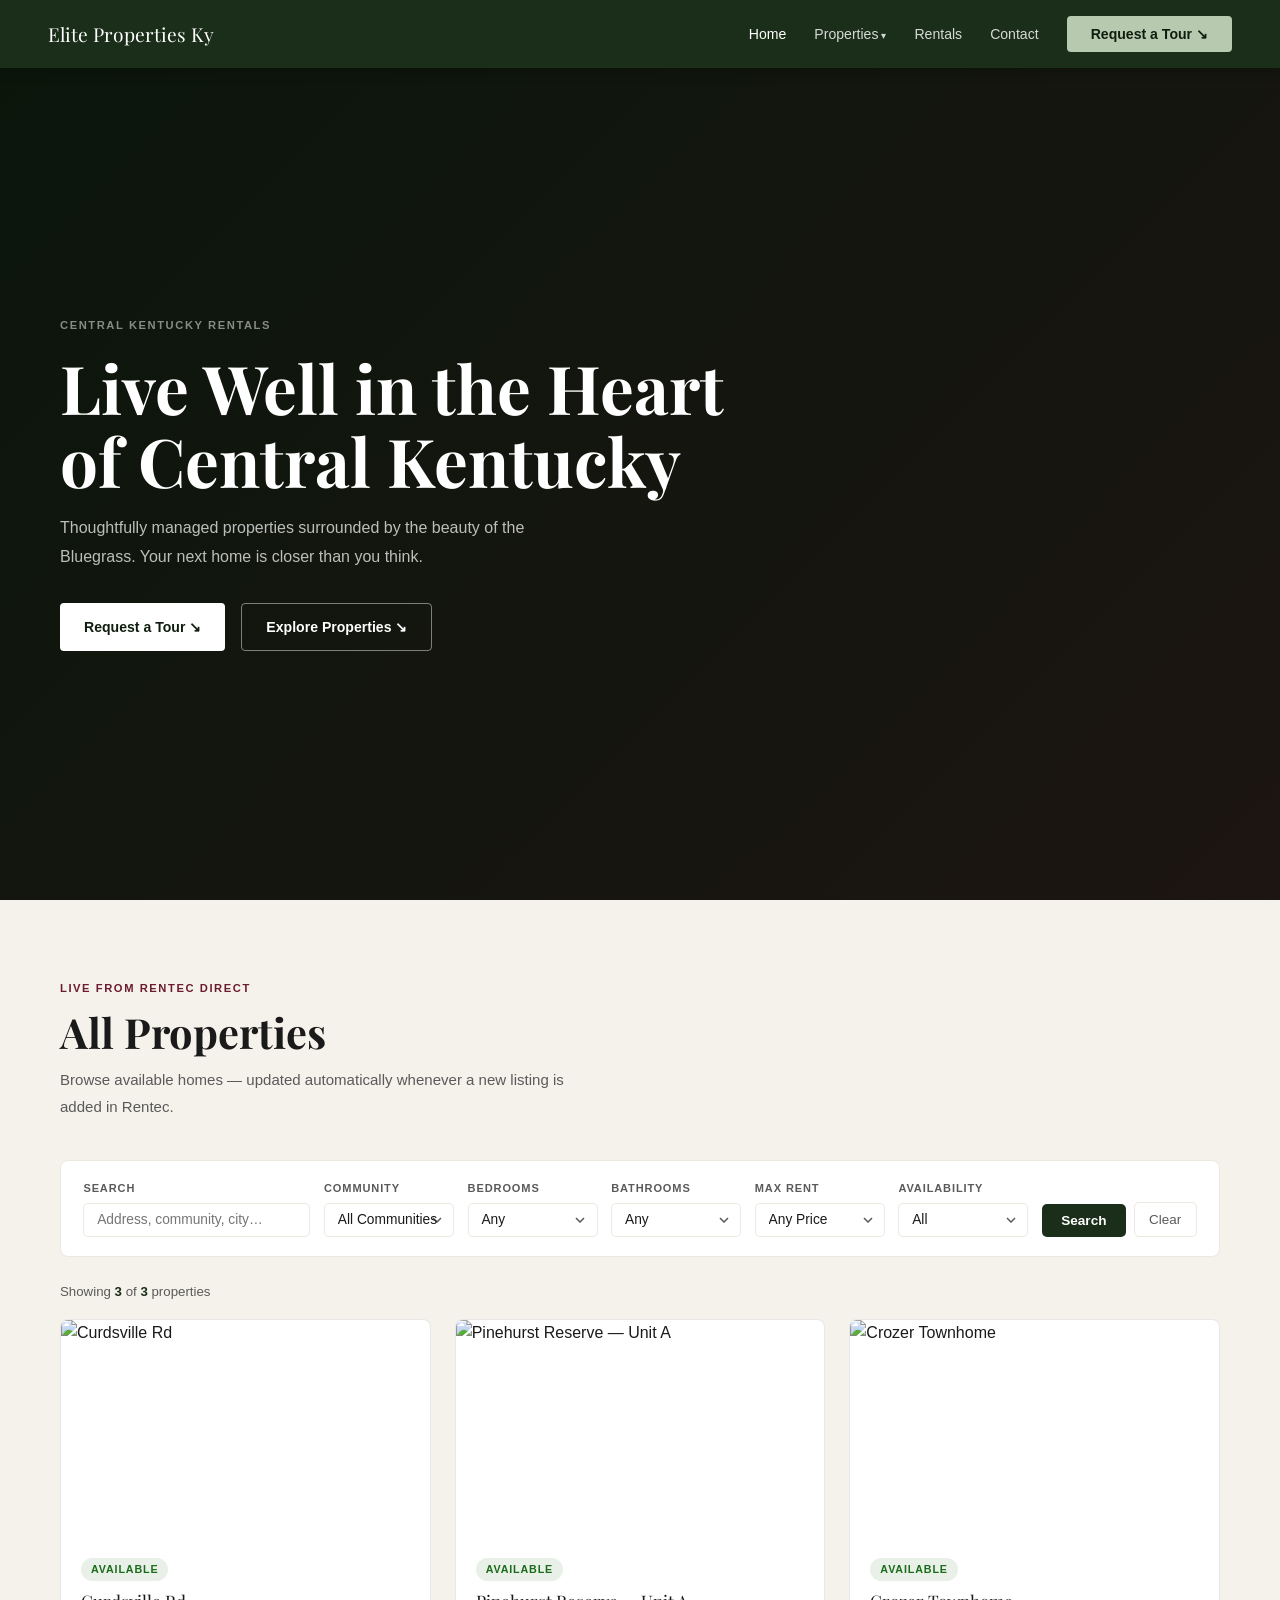
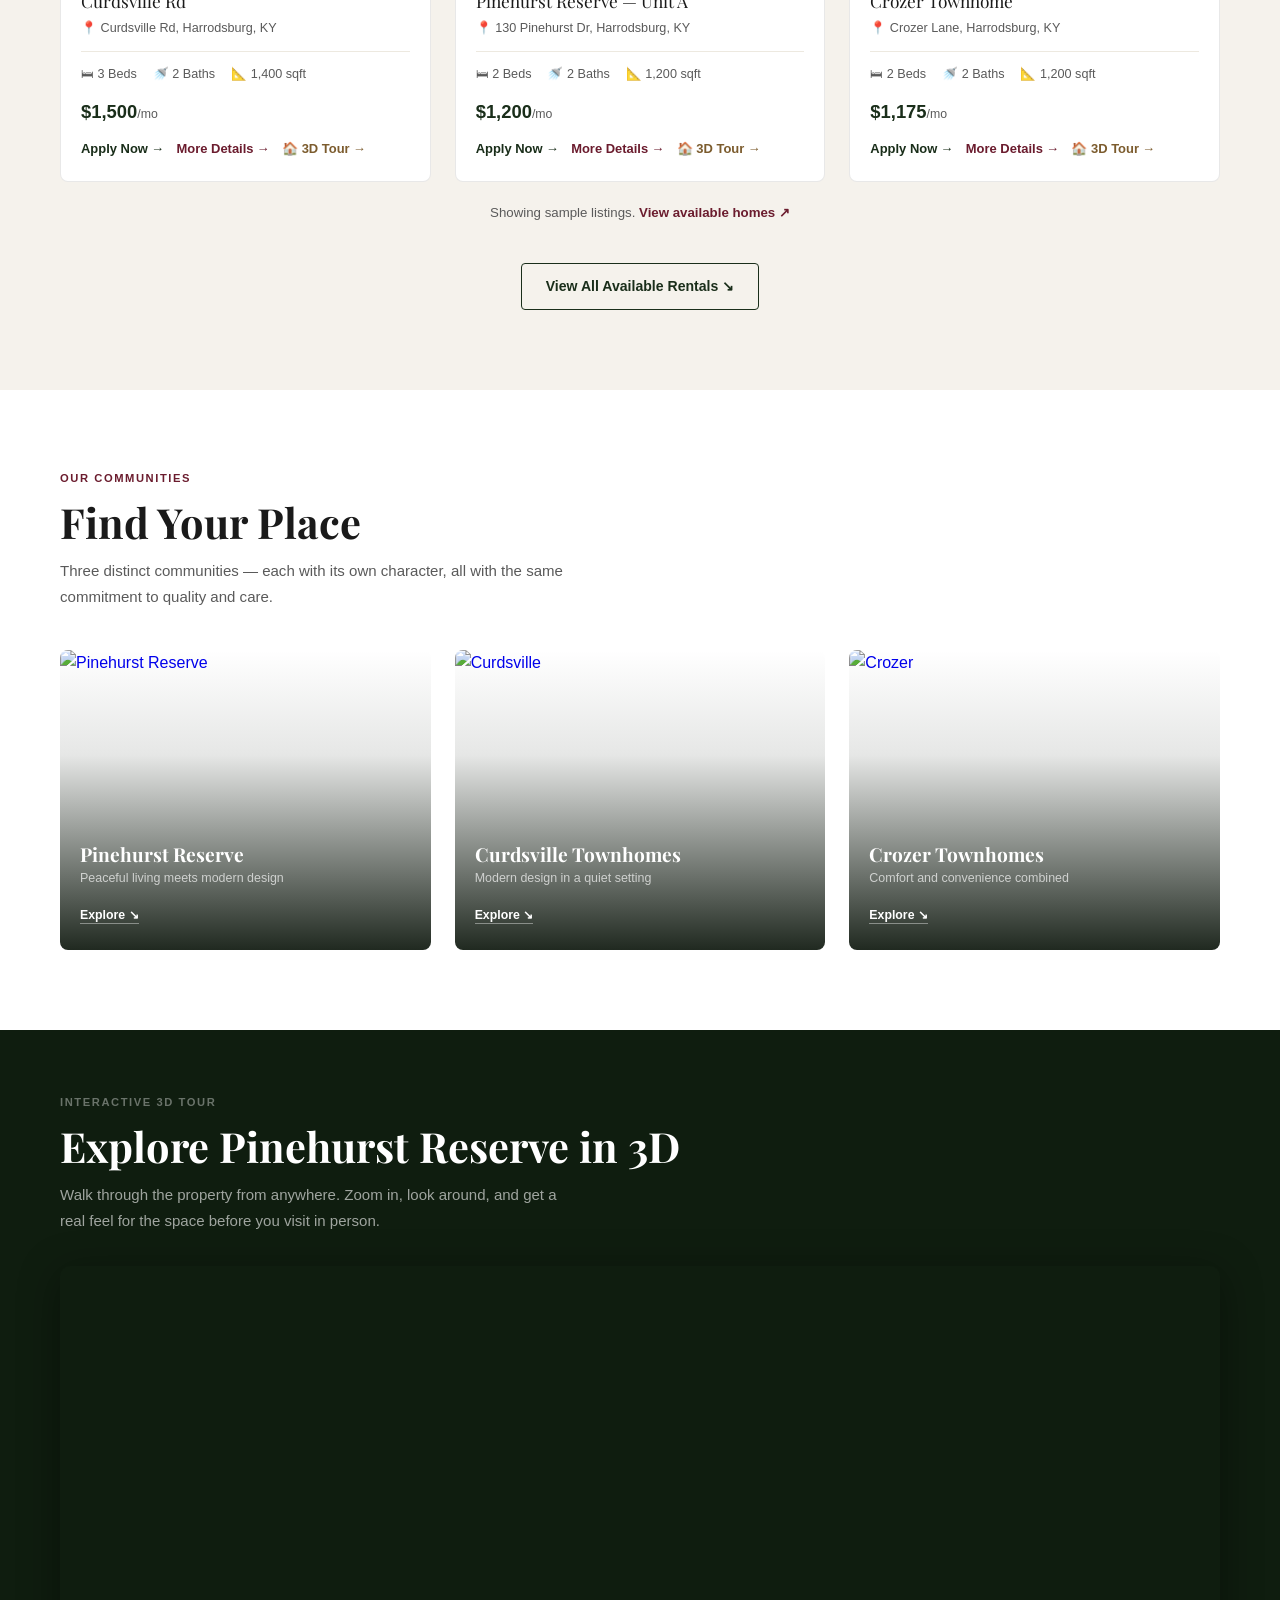
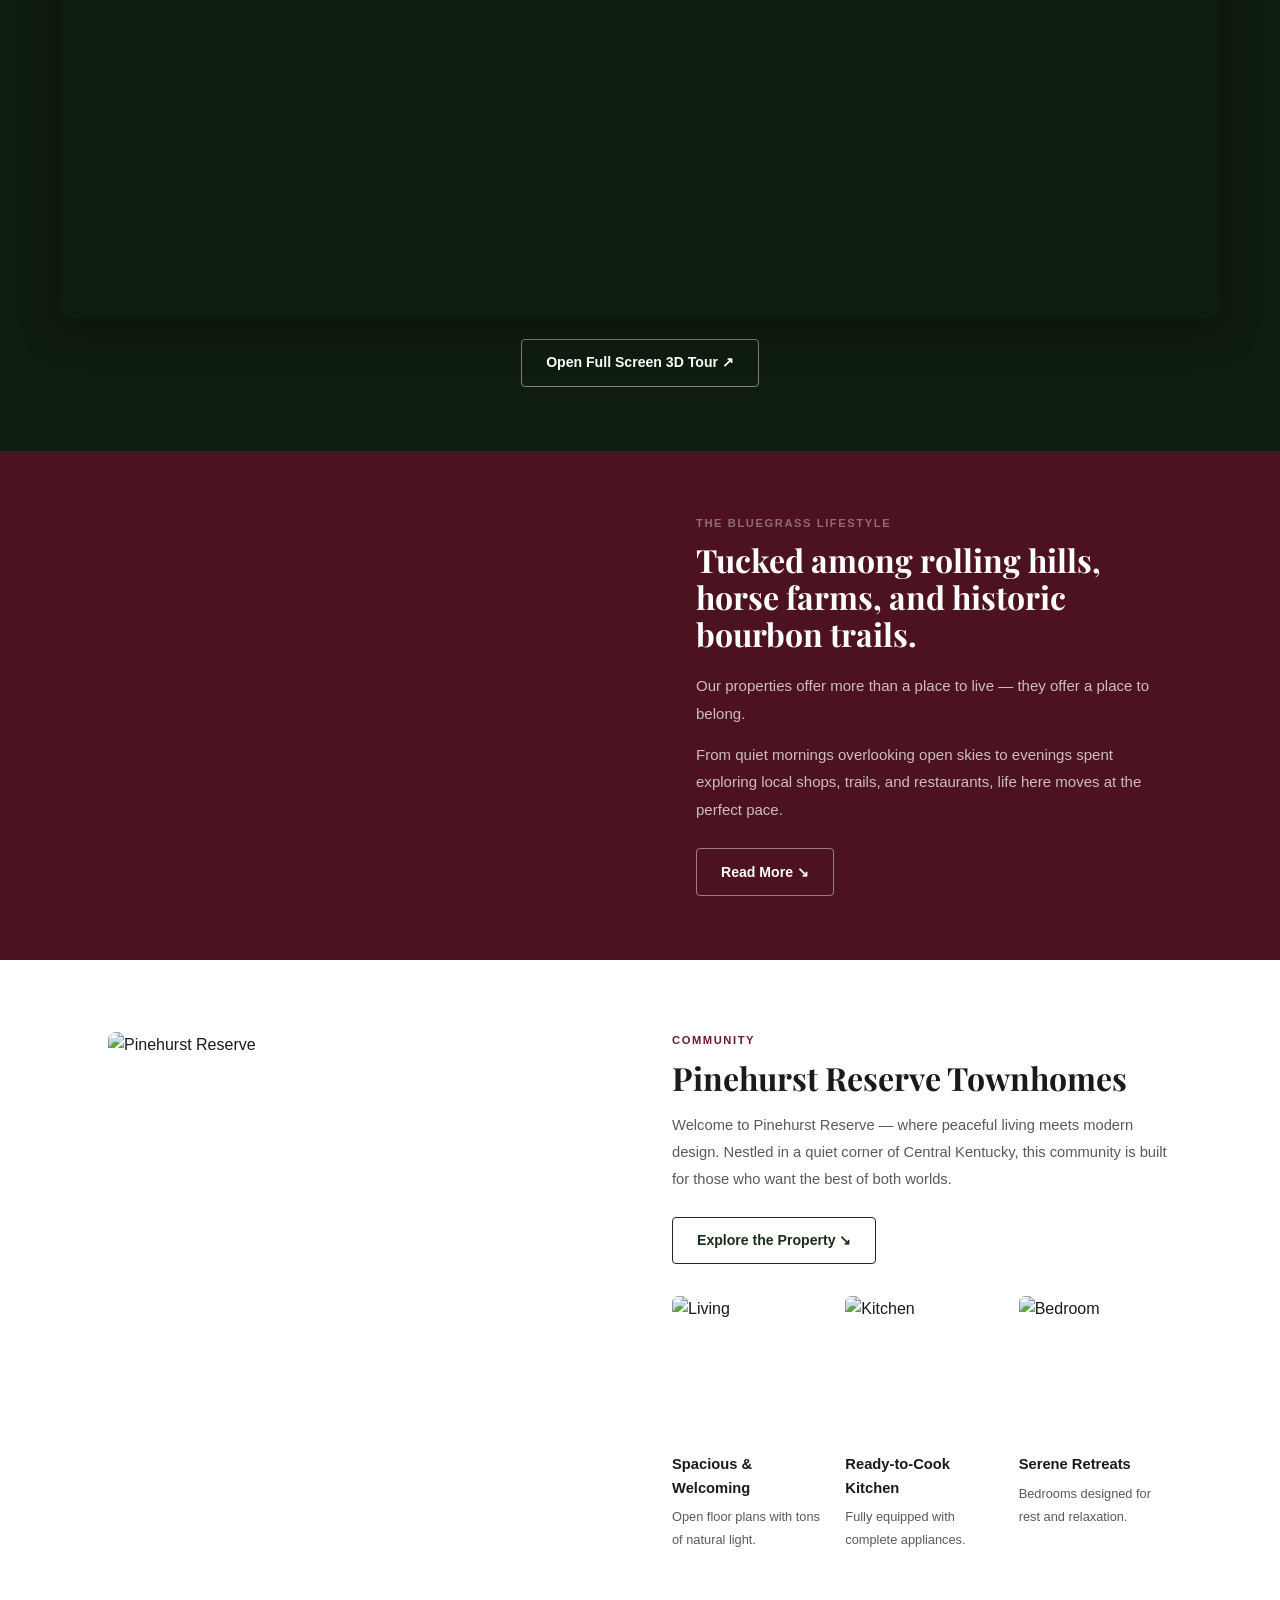
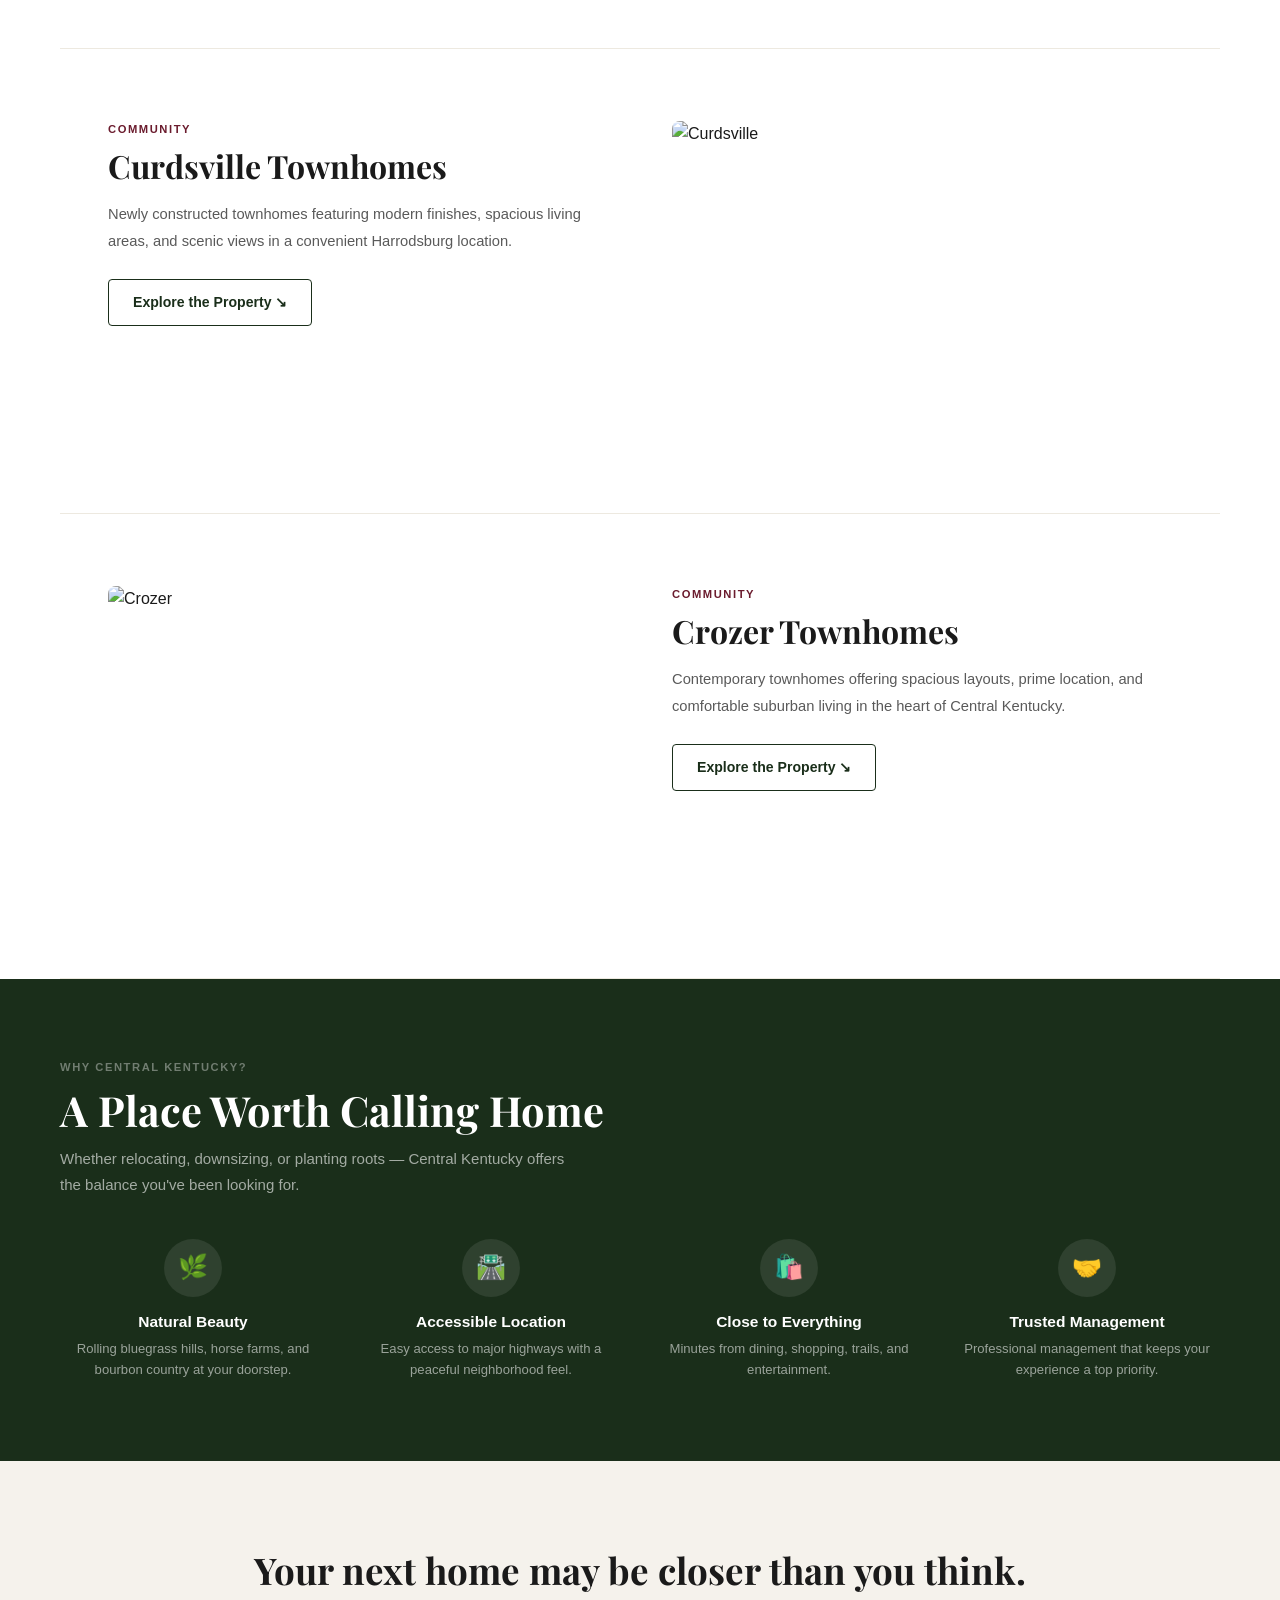
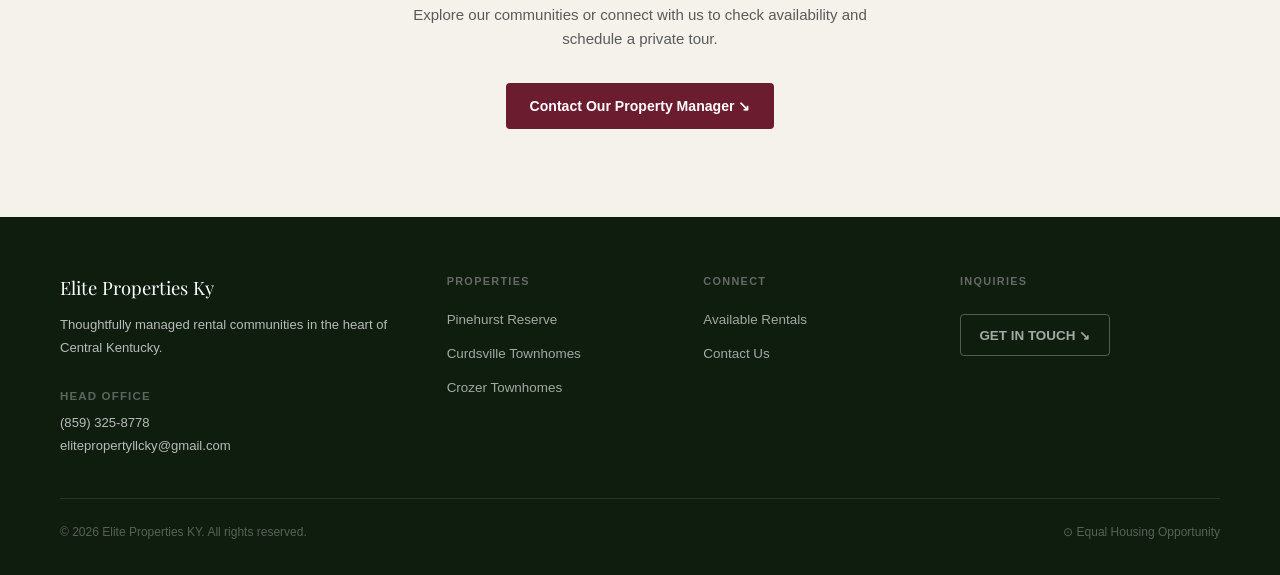
==== commit 77dc4578: "Add files via upload" ====
--- a/index.html
+++ b/index.html
@@ -41,13 +41,15 @@
     <!-- Fallback static image if video fails -->
   </video>
   <div class="hero-overlay"></div>
-  <div class="hero-content">
-    <span class="hero-eyebrow">Central Kentucky Rentals</span>
-    <h1>Live Well in the Heart of Central Kentucky</h1>
-    <p class="hero-sub">Thoughtfully managed properties surrounded by the beauty of the Bluegrass. Your next home is closer than you think.</p>
-    <div class="hero-actions">
-      <a href="contact.html" class="btn btn-white">Request a Tour ↘</a>
-      <a href="#properties-section" class="btn btn-outline-white">Explore Properties ↘</a>
+  <div class="hero-inner">
+    <div class="hero-content">
+      <span class="hero-eyebrow">Central Kentucky Rentals</span>
+      <h1>Live Well in the Heart of Central Kentucky</h1>
+      <p class="hero-sub">Thoughtfully managed properties surrounded by the beauty of the Bluegrass. Your next home is closer than you think.</p>
+      <div class="hero-actions">
+        <a href="contact.html" class="btn btn-white">Request a Tour ↘</a>
+        <a href="#properties-section" class="btn btn-outline-white">Explore Properties ↘</a>
+      </div>
     </div>
   </div>
 </section>
@@ -258,7 +260,7 @@
       <p>Thoughtfully managed rental communities in the heart of Central Kentucky.</p>
       <br>
       <p style="font-size:.72rem;color:rgba(255,255,255,.32);font-weight:700;letter-spacing:.1em;text-transform:uppercase;margin-bottom:.4rem">HEAD OFFICE</p>
-      <p style="font-size:.82rem">123-456-7890<br>info@elitepropertiesky.com</p>
+      <p style="font-size:.82rem">(859) 325-8778<br>elitepropertyllcky@gmail.com</p>
     </div>
     <div class="footer-col"><h4>Properties</h4><ul><li><a href="pinehurst.html">Pinehurst Reserve</a></li><li><a href="curdsville.html">Curdsville Townhomes</a></li><li><a href="crozer.html">Crozer Townhomes</a></li></ul></div>
     <div class="footer-col"><h4>Connect</h4><ul><li><a href="rentals.html">Available Rentals</a></li><li><a href="contact.html">Contact Us</a></li></ul></div>
--- a/style.css
+++ b/style.css
@@ -15,6 +15,7 @@
   --white:       #ffffff;
   --border:      rgba(0,0,0,0.09);
   --shadow:      0 4px 24px rgba(0,0,0,0.08);
+  --accent:      #B7C9AF; /* sage — higher-contrast caption/CTA color on dark forest backgrounds */
 }
 html { scroll-behavior: smooth; }
 body { font-family: 'Inter', sans-serif; color: var(--text); background: var(--white); line-height: 1.6; }
@@ -40,8 +41,13 @@
 .nav-dropdown:hover .dropdown-menu { display: block; }
 .dropdown-menu a { display: block; padding: 0.65rem 1.25rem; color: rgba(255,255,255,0.78); font-size: 0.85rem; }
 .dropdown-menu a:hover { background: rgba(255,255,255,0.07); color: var(--white); }
-.nav-cta { background: var(--burgundy) !important; color: var(--white) !important; padding: 0.48rem 1.15rem; border-radius: 4px; font-weight: 600 !important; transition: background 0.2s !important; }
-.nav-cta:hover { background: var(--burg-dark) !important; }
+.nav-cta { background: var(--accent) !important; color: var(--forest-dark) !important; padding: 0.62rem 1.5rem; border-radius: 4px; font-weight: 700 !important; font-size: 0.92rem; transition: transform 0.2s, box-shadow 0.2s !important; animation: navCtaBreathe 2.6s ease-in-out infinite; }
+.nav-cta:hover { background: var(--accent) !important; transform: scale(1.05); animation-play-state: paused; }
+@keyframes navCtaBreathe {
+  0%, 100% { box-shadow: 0 0 0 0 rgba(183,201,175,0.55); transform: scale(1); }
+  50% { box-shadow: 0 0 0 8px rgba(183,201,175,0); transform: scale(1.045); }
+}
+@media (prefers-reduced-motion: reduce) { .nav-cta { animation: none; } }
 .nav-toggle { display: none; background: none; border: none; cursor: pointer; padding: 0.5rem; flex-direction: column; gap: 5px; }
 .nav-toggle span { display: block; width: 22px; height: 2px; background: var(--white); border-radius: 2px; }
 
@@ -62,14 +68,20 @@
 .wrap { max-width: 1160px; margin: 0 auto; }
 .section { padding: 5rem 3rem; }
 .section-label { font-size: 0.7rem; font-weight: 700; letter-spacing: 0.14em; text-transform: uppercase; color: var(--burgundy); display: block; margin-bottom: 0.6rem; }
+/* Higher-contrast variant for section labels sitting on dark forest backgrounds (contact hero, rentals hero) */
+.section-label-accent { color: var(--accent); }
 .section-title { font-size: clamp(1.8rem,3.5vw,2.6rem); color: var(--text); margin-bottom: 0.75rem; }
 .section-sub { color: var(--muted); font-size: 0.94rem; max-width: 520px; margin-bottom: 2.5rem; line-height: 1.75; }
 
 /* HERO */
-.hero { position: relative; min-height: 100vh; display: flex; align-items: center; overflow: hidden; background: var(--forest-dark); }
+/* Alignment rule: .hero gets the SAME 3rem side padding as .section, and .hero-inner
+   mirrors .wrap (max-width 1160, centered, no extra padding) so hero copy lines up
+   with the section content underneath it at every viewport width. */
+.hero { position: relative; min-height: 100vh; display: flex; align-items: center; overflow: hidden; background: var(--forest-dark); padding: 0 3rem; }
 .hero-video { position: absolute; inset: 0; width: 100%; height: 100%; object-fit: cover; opacity: 0.32; }
 .hero-overlay { position: absolute; inset: 0; background: linear-gradient(135deg,rgba(8,18,8,0.65) 0%,rgba(45,12,22,0.45) 100%); }
-.hero-content { position: relative; z-index: 2; max-width: 700px; padding: 0 3rem; margin-top: 68px; }
+.hero-inner { position: relative; z-index: 2; max-width: 1160px; margin: 68px auto 0; width: 100%; }
+.hero-content { max-width: 700px; }
 .hero-eyebrow { font-size: 0.7rem; font-weight: 700; letter-spacing: 0.14em; text-transform: uppercase; color: rgba(255,255,255,0.5); display: block; margin-bottom: 1rem; }
 .hero h1 { font-size: clamp(2.5rem,5.5vw,4.2rem); color: var(--white); line-height: 1.08; margin-bottom: 1.1rem; }
 .hero-sub { font-size: 1rem; color: rgba(255,255,255,0.72); max-width: 480px; line-height: 1.78; margin-bottom: 2rem; }
@@ -140,8 +152,8 @@
 .tour-section .section-label { color: rgba(255,255,255,0.38); }
 .tour-section .section-title { color: var(--white); }
 .tour-section .section-sub { color: rgba(255,255,255,0.6); }
-.tour-frame { border-radius: 10px; overflow: hidden; box-shadow: 0 8px 40px rgba(0,0,0,0.4); }
-.tour-frame iframe { width: 100%; height: 500px; border: none; display: block; }
+.tour-frame { border-radius: 10px; overflow: hidden; box-shadow: 0 8px 40px rgba(0,0,0,0.4); aspect-ratio: 16 / 9; position: relative; }
+.tour-frame iframe { width: 100%; height: 100%; border: 0; display: block; }
 
 /* LIFESTYLE SPLIT */
 .lifestyle { background: var(--burg-dark); overflow: hidden; }
@@ -214,7 +226,7 @@
   .nav-dropdown:hover .dropdown-menu { display: none; }
   .nav-dropdown.open .dropdown-menu { display: block; }
   .section { padding: 3.5rem 1.5rem; }
-  .hero-content { padding: 0 1.5rem; }
+  .hero { padding: 0 1.5rem; }
   .community-grid { grid-template-columns: 1fr; }
   .lifestyle-inner { grid-template-columns: 1fr; }
   .lifestyle-text { padding: 3rem 1.5rem; }
@@ -225,7 +237,6 @@
   .photo-gallery { grid-template-columns: 1fr 1fr; grid-template-rows: auto; }
   .photo-gallery img:first-child { grid-row: auto; }
   .feature-grid { grid-template-columns: 1fr 1fr; }
-  .tour-frame iframe { height: 320px; }
   .form-row { grid-template-columns: 1fr; }
 }
 @media(max-width:560px) {
